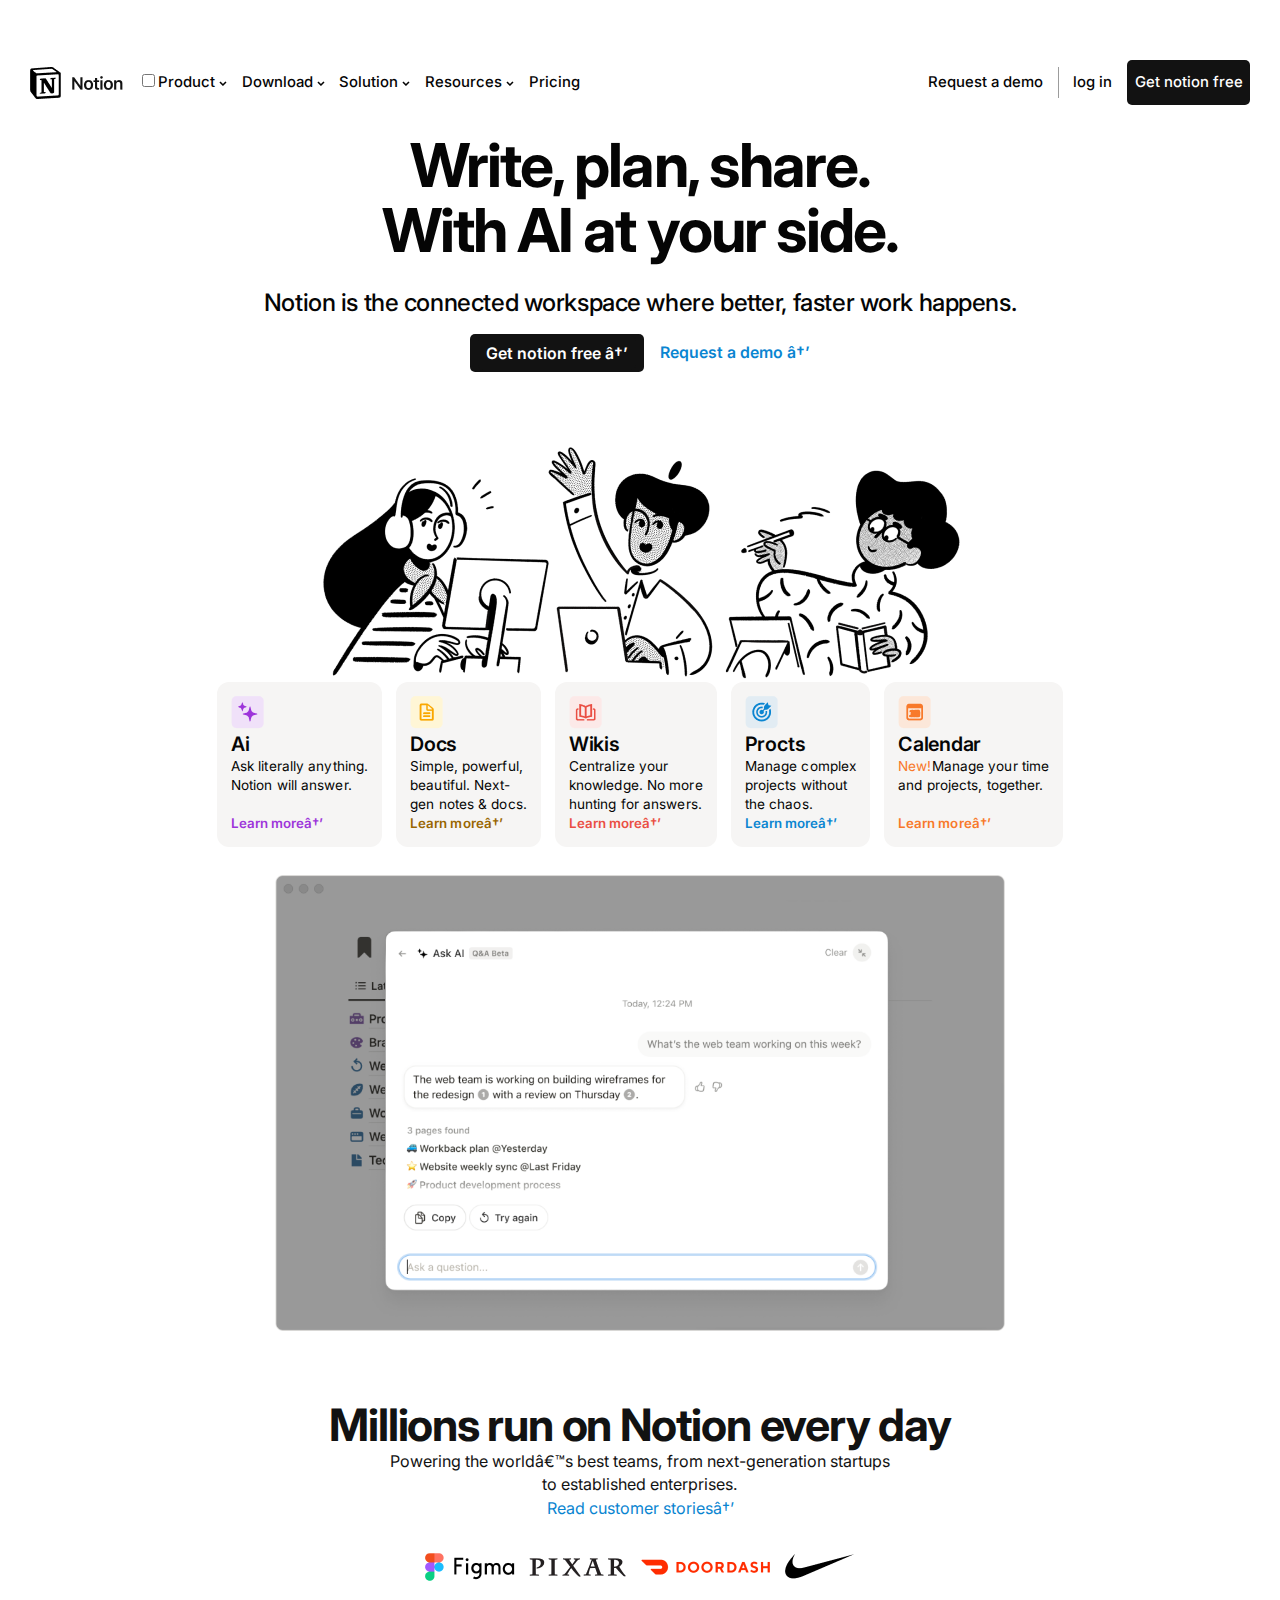
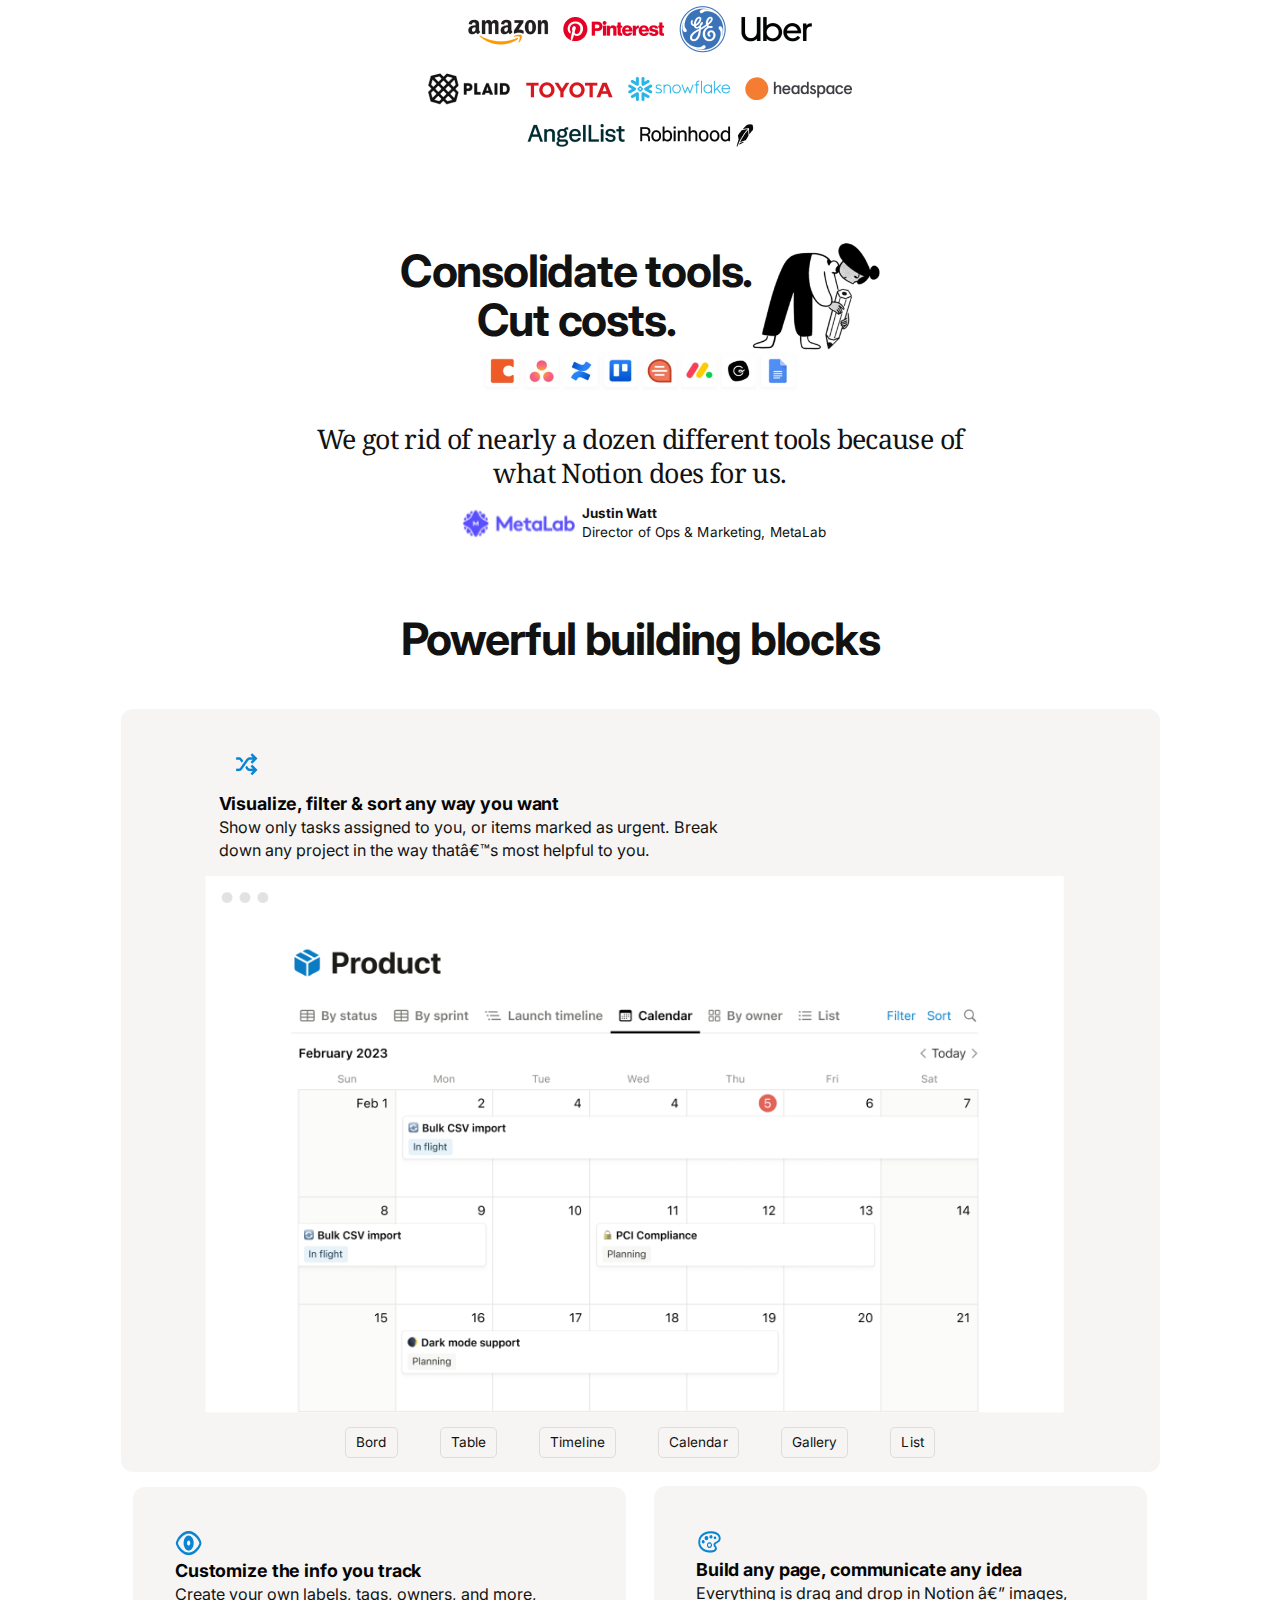
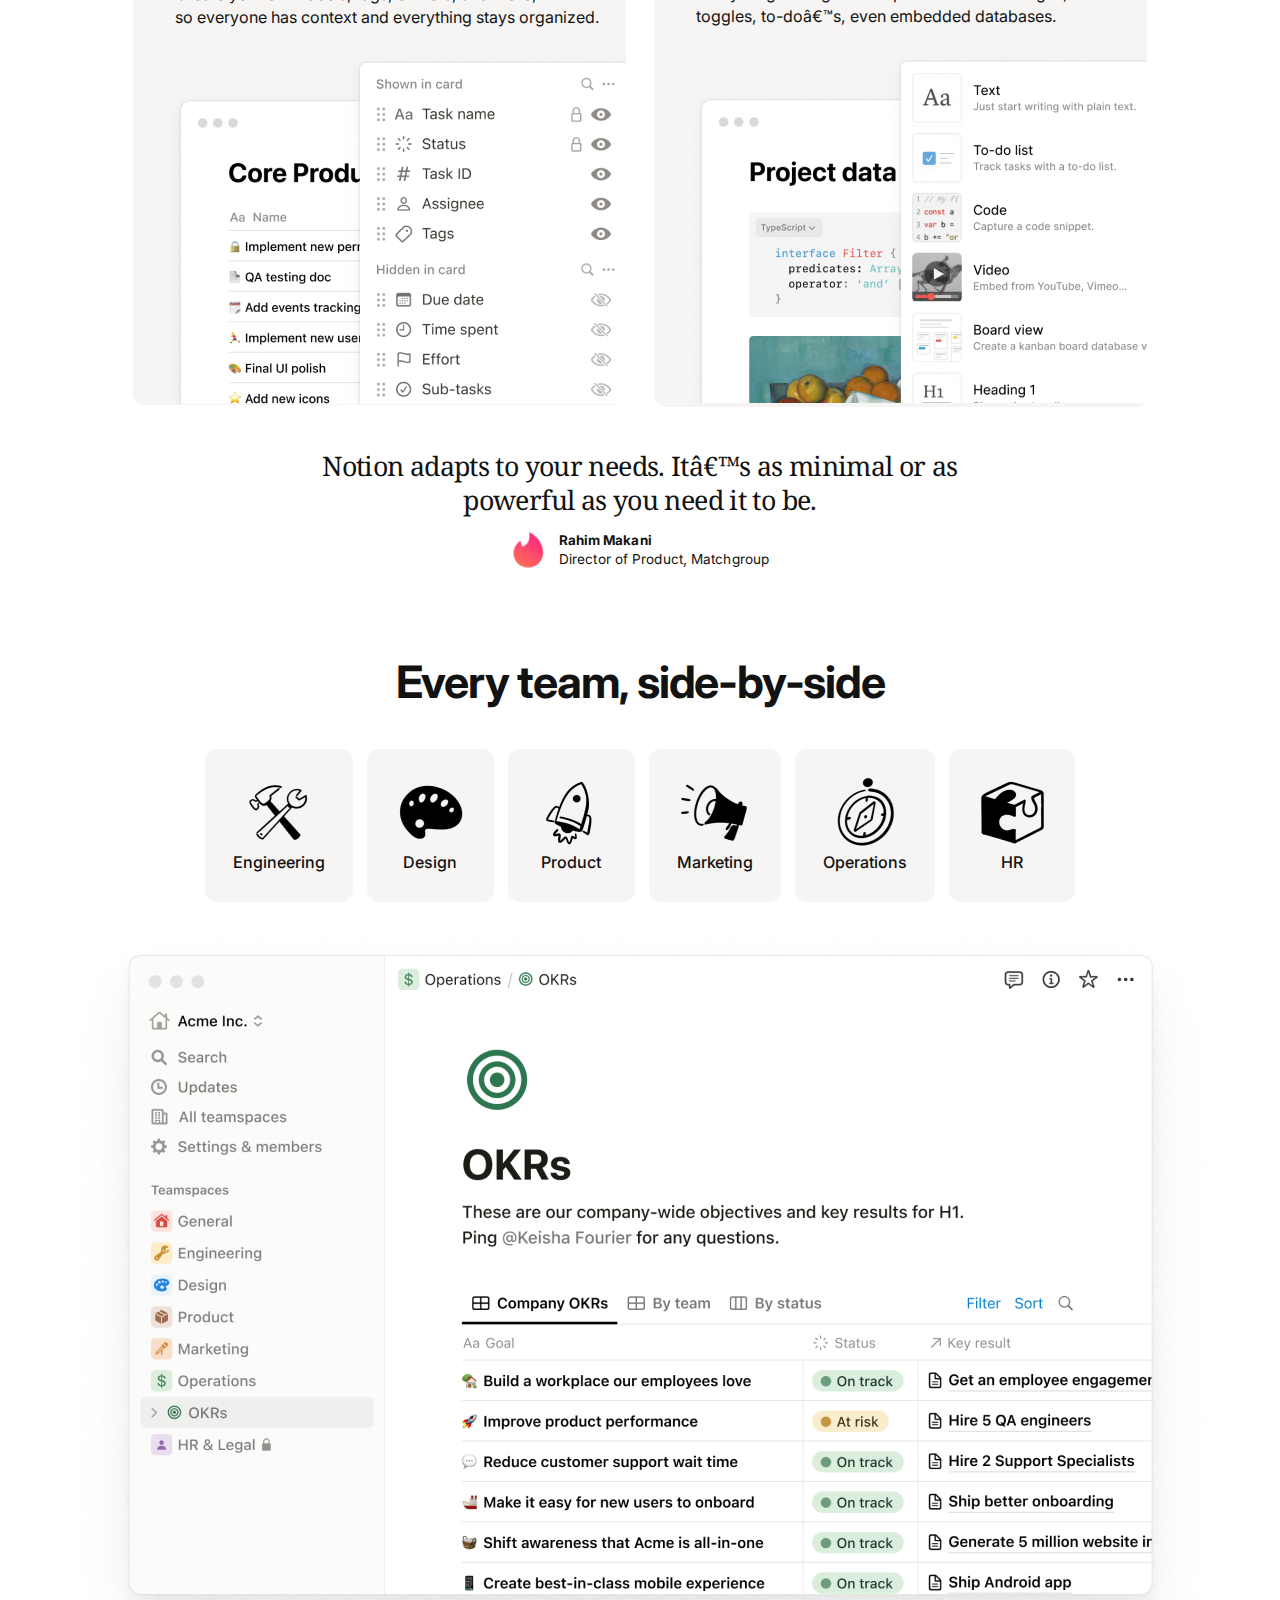
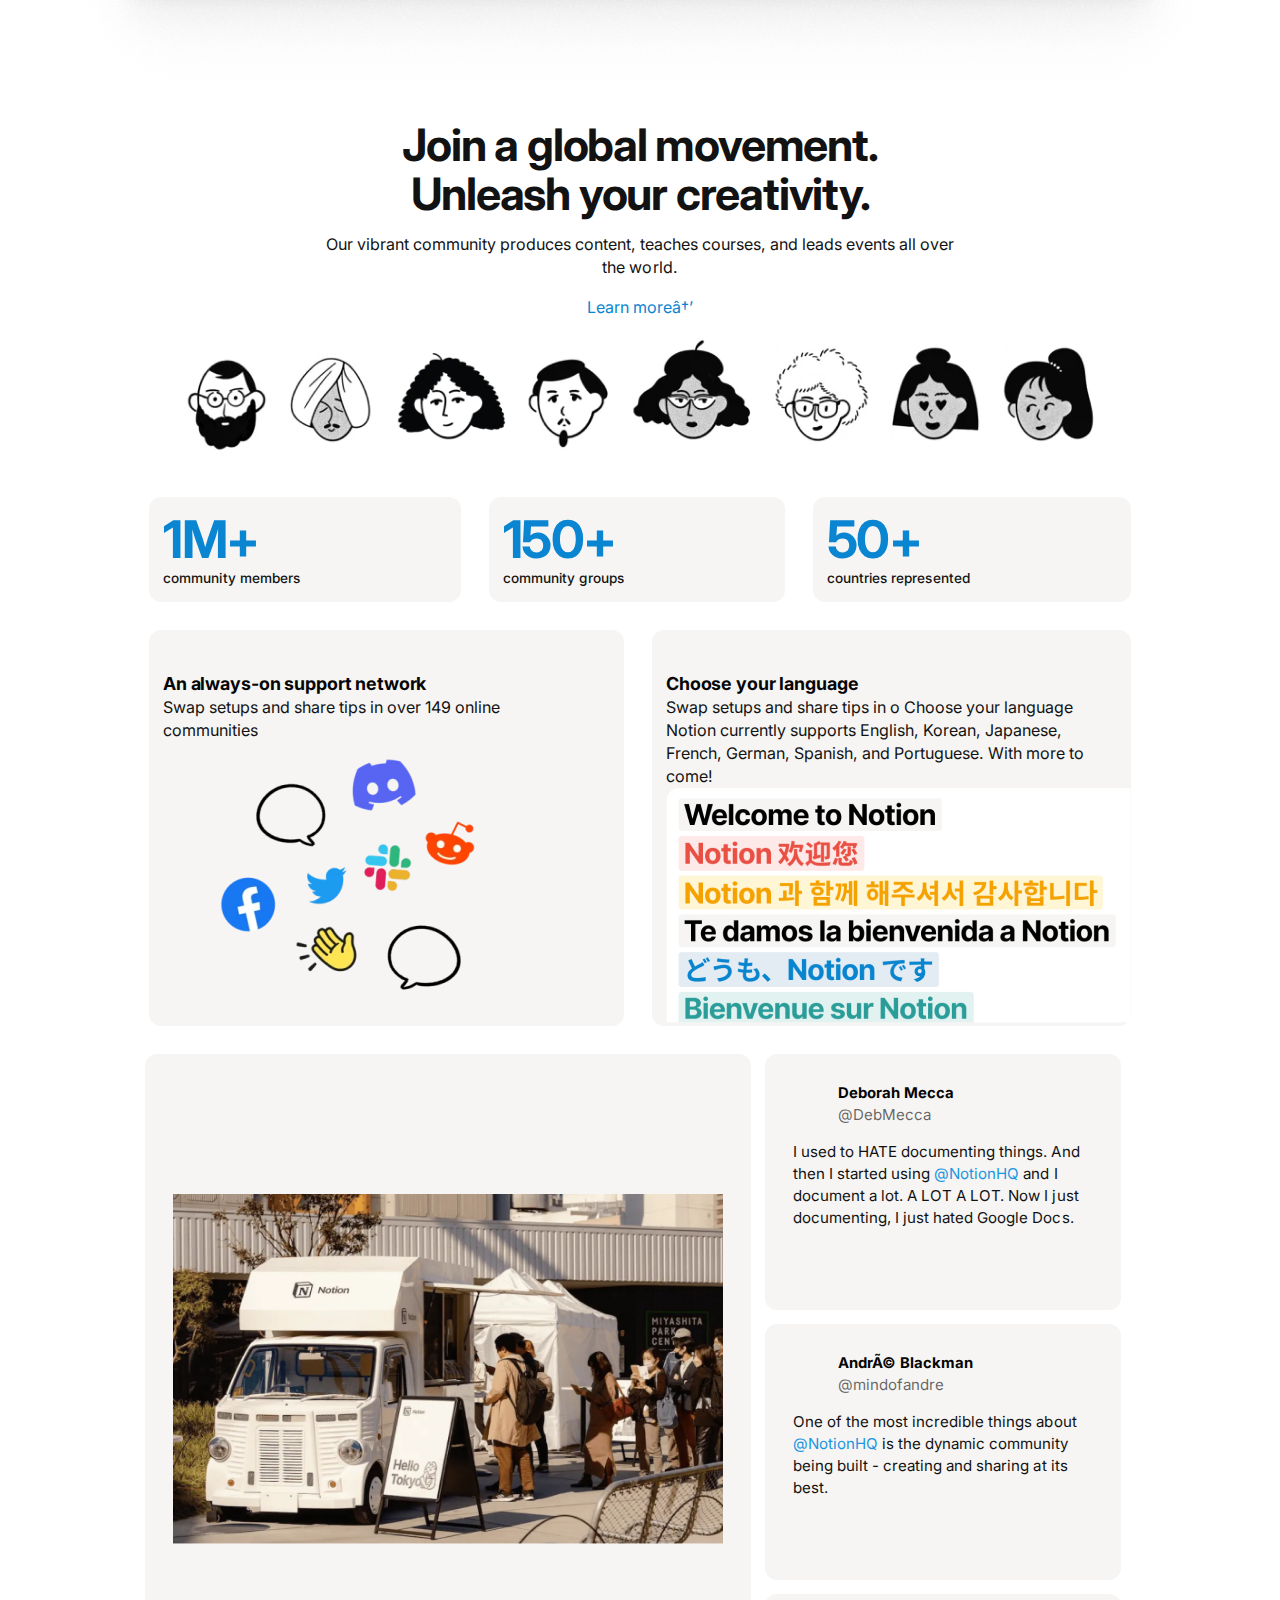
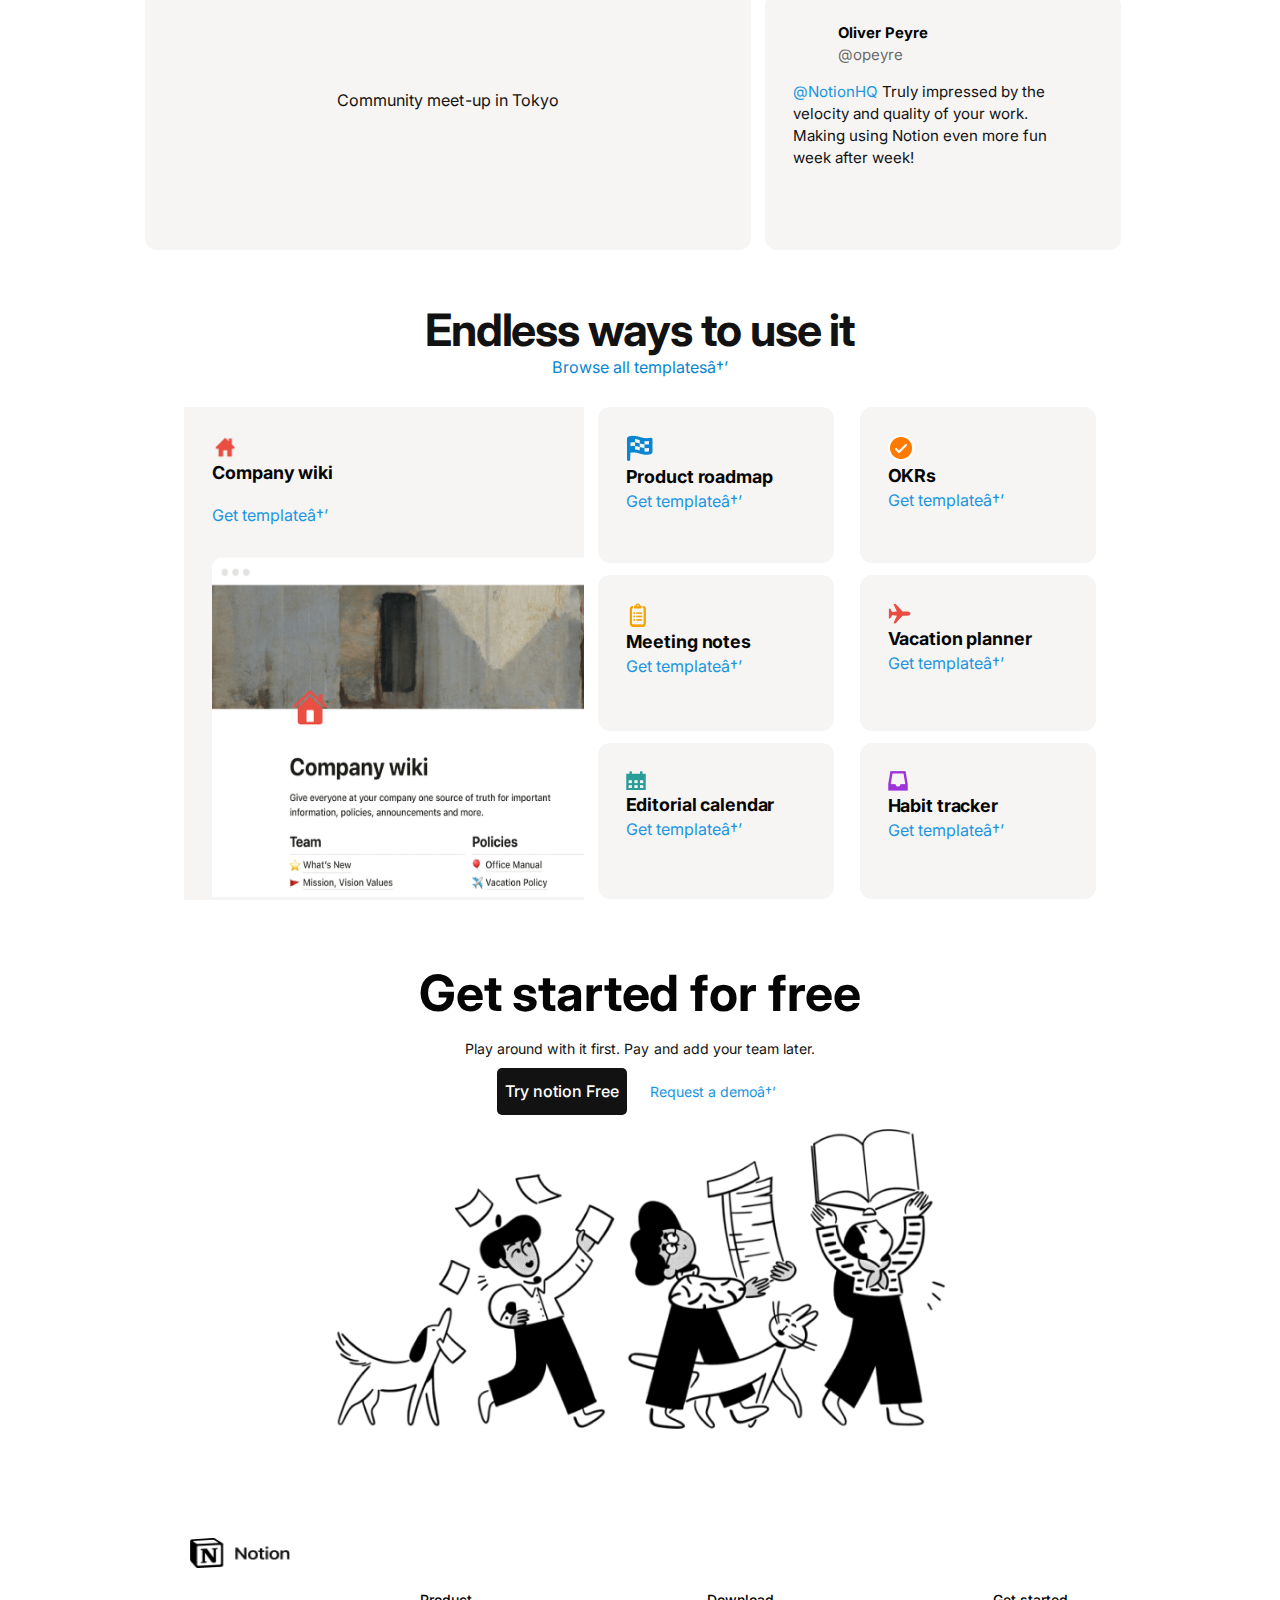
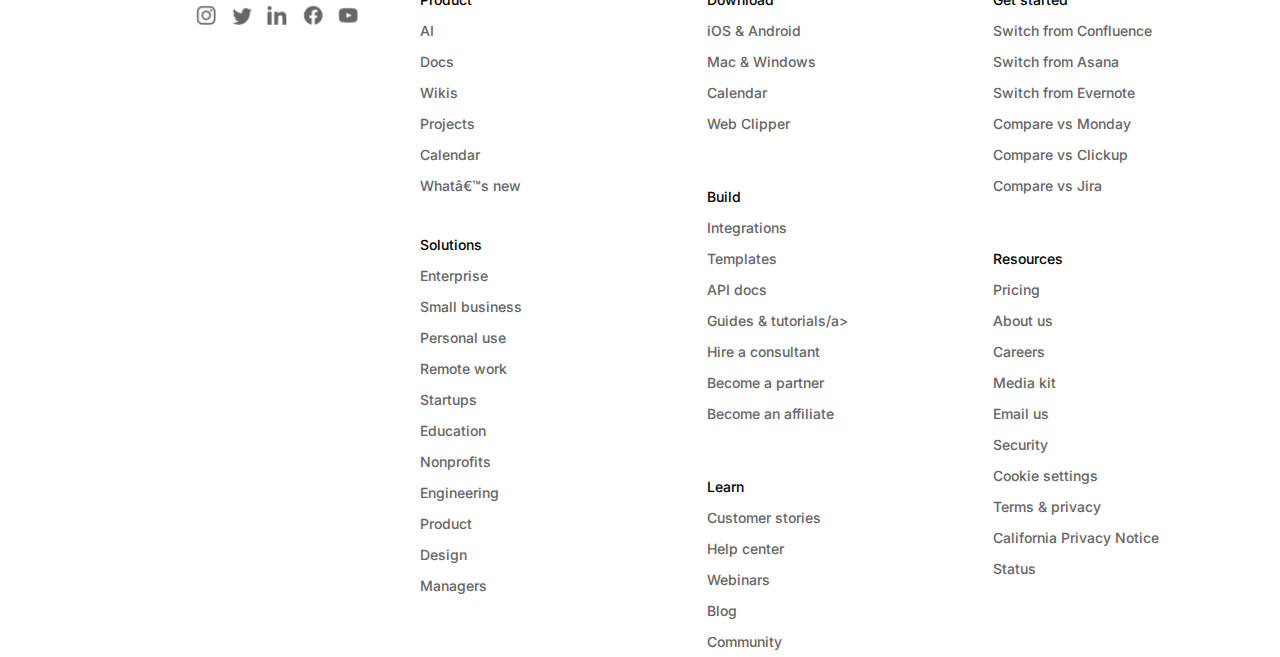
==== index.html @ aa4a4e2c "Add files via upload" ====
<!DOCTYPE html>
<html lang="br>
<head>
    <meta charset=" UTF-8">
<meta name="viewport" content="width=device-width, initial-scale=1.0">
<title>Document</title>
<link rel="stylesheet" href="estilo/reset.css">
<link rel="stylesheet" href="estilo/estilo.css">

</head>

<body>
    <header>
      
        
        <div class="headerSelecoesProdutos">
            <div class="headerSelecoesProdutos ">
                <img src="imagem/notion.png" alt="" srcset="">

               
                <div class="headerSelecoes">
                    
                    <p> <input type="checkbox" id="menu" class="container_botao">Product
                        <img src="imagem/Vector.png" alt="" srcset="">
                    </p>

                </div>
                <div class="headerSelecoes">
                    <p>Download
                        <img src="imagem/Vector.png" alt="" srcset="">
                    </p>
                </div>
                <div class="headerSelecoes">

                    <p>Solution <img src="imagem/Vector.png" alt="" srcset=""> </p>
                </div>
                <div class="headerSelecoes">
                    <p>Resources <img src="imagem/Vector.png" alt="" srcset=""></p>
                </div>
                <div class="headerSelecoes">
                    <p>Pricing</p>
                </div>
            </div>
            <div class="headerSelocoesDireitaSpace">
                <div class="headerSelocoesDireita request">
                    <p>Request a demo</p>
                </div>
                <div class="headerSelocoesDireita">
                    <p>log in</p>
                </div>
                <div class="headerSelocoesDireita getnotion">Get notion free</div>
            </div>
        </div>
    </header>
    <section class="textoBaixoHeader">
        <div class="textoNegrito">
            <h1> Write, plan, share. </h1>
            <h2>With AI at your side. </h2>
        </div>

        <div class="subtextotopo">
            <p>Notion is the connected workspace where better, faster work happens.</p>

        </div>
        <div class="textoInferiorTopo">
            <div>
                <h2 class="textoInferiorTopoGet"> <a href="#" style="text-decoration: none;"
                        class="textoInferiorTopoGet">Get notion free →</a></h2>
            </div>
            <div>
                <h2 class="textoInferiorTopoDemo"> <a href="#" class="textoInferiorTopoDemo"
                        style="text-decoration: none;">Request a demo →</a></h2>
            </div>
        </div>
    </section>


    <section class="sectionMeio">
        <section>
            <img src="imagem/pessoas.png" alt="" srcset="">
        </section>
        <section class="sectionMeioTextos">
            <section class="sectionMeioTextosEstilo">
                <img src="imagem/estrela.png" alt="">
                <h2 class="tituloMeio">Ai</h2>

                <p class="textoInternoMeio">Ask literally anything.</p>
                <p class="textoInternoMeio">Notion will answer.</p>
                <h3 class="leiaMaisMeio leiaMaisMeio1" style="color: #9D34DA;"> <a href="#"
                        style="text-decoration: none; color: #9D34DA;">Learn more→</h3></a>
            </section>



            <section class="sectionMeioTextosEstilo">
                <img src="imagem/document.png" alt="">
                <h2 class="tituloMeio">Docs</h2>

                <p class="textoInternoMeio">Simple, powerful,</p>
                <p class="textoInternoMeio">beautiful. Next-</p>
                <p class="textoInternoMeio">gen notes & docs.</p>
                <h3 class="leiaMaisMeio" style="color: #960; "><a href="#"
                        style="text-decoration: none; color: #960;">Learn more→</a>
            </section>

            <section class="sectionMeioTextosEstilo">
                <img src="imagem/livro.png" alt="">
                <h2 class="tituloMeio">Wikis</h2>
                <p class="textoInternoMeio">Centralize your</p>
                <p class="textoInternoMeio">knowledge. No more</p>
                <p class="textoInternoMeio">hunting for answers.</p>
                <h3 class="leiaMaisMeio" style="color: #EA4E43;"><a href="#"
                        style="text-decoration: none; color: #EA4E43;">Learn more→</h3></a>
            </section>
            <section class="sectionMeioTextosEstilo">
                <img src="imagem/alvo.png" alt="">
                <h2 class="tituloMeio">Procts</h2>
                <p class="textoInternoMeio">Manage complex</p>
                <p class="textoInternoMeio">projects without</p>
                <p class="textoInternoMeio">the chaos.</p>
                <h3 class="leiaMaisMeio" style="color:  #0A85D1;"><a href="#"
                        style="text-decoration: none; color: #0A85D1;">Learn more→</h3></a>
            </section>
            <section class="sectionMeioTextosEstilo">
                <img src="imagem/lembrete.png" alt="">
                <h2 class="tituloMeio">Calendar</h2>
                <p class="textoInternoMeio"><span class="ColortextoNew" ">New!</span>Manage your time</p>

                <p class=" textoInternoMeio">and projects, together.</p>
                <h3 class="leiaMaisMeio leiaMaisMeio1" style=" color: #F8792A;"><a href="#"
                        style="text-decoration: none; color: #F8792A;">Learn more→</h3></a>
            </section>
        </section>

        <img class="imagemResquet" src="imagem/imagemrequesttopo.png" alt="">
    </section>

    <section class="sectionMeioMiliosRun">
        <h2 class="sectionMeioMiliosRunTitulo">Millions run on Notion every day</h2>
        <p class="sectionMeioMiliosRunParagrafo">Powering the world’s best teams, from next-generation startups </p>
        <p class="sectionMeioMiliosRunParagrafo">to established enterprises.</p>
        <h3 class="sectionMeioMiliosRunSubTitulo"> <a href="#" class="sectionMeioMiliosRunSubTitulo"
                style="text-decoration: none;">Read customer stories→</a></h3>
    </section>

    <section class="marcasMeio">
        <div>
            <img src="imagem/figma.png" alt="">
        </div>
        <div>
            <img src="imagem/pixar.png" alt="" srcset="">
        </div>
        <div>
            <img src="imagem/doordash.png" alt="">
        </div>
        <div>
            <img src="imagem/nike.png" alt="">
        </div>
        <div>
            <img src="imagem/amazon.png" alt="">
        </div>
        <div>
            <img src="imagem/pinterest.png" alt="">
        </div>
        <div>
            <img src="imagem/seilaQMarcae.png" alt="">
        </div>
        <div>
            <img src="imagem/uber.png" alt="">
        </div>
        <div>
            <img src="imagem/plaid.png" alt="">
        </div>
        <div>
            <img src="imagem/toyota.png" alt="">
        </div>
        <div>
            <img src="imagem/snowflake.png" alt="">
        </div>
        <div>
            <img src="imagem/headspace.png" alt="">
        </div>
        <div>
            <img src="imagem/angell ist.png" alt="">
        </div>
        <div>
            <img src="imagem/robinhood.png" alt="">
        </div>

    </section>

    <section class="sectionMeioTexto">
        <div class="sectionMeioTextoTopico">
            <h2>Consolidate tools.</h2>
            <h2>Cut costs.</h2>
        </div>
        <img src="imagem/mulherlapis.png" style="width: 10%;" alt="">


    </section>

    <div class="ferramentasDeEdit">
        <img src="imagem/ferramentasDeEdit.png" style="width: 25%;" alt="">
    </div>
    <section class="ferramentasDeEditTexto">
        <div class="textoEdit">
            <h2>We got rid of nearly a dozen different tools because of </h2>
            <h2>what Notion does for us.</h2>
        </div>
        <div class="ferramentaImgText">
            <img src="imagem/metaLab.png" alt="">
            <div>
                <h2 class="textoEditBaixoTopico">Justin Watt</h2>
                <p class="textoEditBaixo">Director of Ops & Marketing, MetaLab</p>
            </div>
        </div>
    </section>


    <section class="powerBuild">
        <h2 class="topicoPowerBuild">Powerful building blocks</h2>

        <section class="powerBuildConteudo">
            <div class="alinharItem">
                <div class="powerBuildConteudoTopo">
                    <img src="imagem/Icon (1).png" alt="" class="imagemIco">
                    <h2 class="buildTopico">Visualize, filter & sort any way you want</h2>
                    <p class="buildTexto">Show only tasks assigned to you, or items marked as urgent. Break </p>
                    <p class="buildTexto">down any project in the way that’s most helpful to you.</p>
                </div>
                <img src="imagem/calendario.png " style="width: 90%;" class="calendarioBuild" alt="">
            </div>
            <div class="powerBuilditens">
                <p class="textoPower"> <a href="#" class="textoPower" style="text-decoration: none;border: none;">Bord
                </p></a>
                <p class="textoPower"> <a href="#" class="textoPower" style="text-decoration: none;border: none;">Table
                </p></a>
                <p class="textoPower"> <a href="#" class="textoPower"
                        style="text-decoration: none;border: none;">Timeline</p></a>
                <p class="textoPower"><a href="#" class="textoPower"
                        style="text-decoration: none;border: none;">Calendar</p></a>
                <p class="textoPower"> <a href="#" class="textoPower"
                        style="text-decoration: none;border: none;">Gallery</p></a>
                <p class="textoPower"> <a href="#" class="textoPower" style="text-decoration: none; border: none;">List
                </p></a>
            </div>
        </section>

    </section>


    <section class="sectionCustomizer">
        <section class="sectionCustomizer1">
            <div class="sectionCustomizerImagemTexto">
                <img src="imagem/Icon (2).png" alt="">
                <h2 class="tituloSectionCustomizer">Customize the info you track</h2>
                <p class="textoSectionCustomizer">Create your own labels, tags, owners, and more,</p>
                <p class="textoSectionCustomizer">so everyone has context and everything stays organized.</p>
            </div>
            <img src="imagem/coreProduct.png" alt="" class="imagemSectionCustomizer1">
        </section>
        <section class="sectionCustomizer2">
            <div class="sectionCustomizerImagemTexto">
                <img src="imagem/Icon (3).png" alt="">
                <h2 class="tituloSectionCustomizer">Build any page, communicate any idea</h2>
                <p class="textoSectionCustomizer">Everything is drag and drop in Notion — images,</p>
                <p class="textoSectionCustomizer"> toggles, to-do’s, even embedded databases.</p>
            </div>
            <img src="imagem/productV.png" alt="" class="imagemSectionCustomizer2">
        </section>
    </section>

    <section class="sectionCustomizerBottom">
        <div class="sectionCustomizerBottomText">
            <h2 class="sectionCustomizerBottomTitulo">Notion adapts to your needs. It’s as minimal or as </h2>
            <h2 class="sectionCustomizerBottomTitulo">powerful as you need it to be.</h2>
        </div>

        <div class="sectionCustomizerBottomImage">
            <img src="imagem/foguinho.png" alt="">
            <div>
                <h2 class="sectionCustomizerBottomTitulo2">Rahim Makani</h2>
                <p class="sectionCustomizerBottomTexto2">Director of Product, Matchgroup</p>
            </div>
        </div>
    </section>

    <section>
        <div class="ferramentasTitulo">
            <p>Every team, side-by-side</p>
        </div>
        <section class="ferramentas">
            <section class="ferramentasSections"> <img src="imagem/ferramenta.png" alt="">
                <p class="ferramentaTexto">Engineering</p>
            </section>
            <section class="ferramentasSections"> <img src="imagem/pintura.png" alt="">
                <p class="ferramentaTexto">Design</p>
            </section>
            <section class="ferramentasSections"><img src="imagem/foguete.png" alt="">
                <p class="ferramentaTexto">Product</p>
            </section>
            <section class="ferramentasSections"> <img src="imagem/megafone.png" alt="">
                <p class="ferramentaTexto">Marketing</p>
            </section>
            <section class="ferramentasSections"><img src="imagem/bulssola.png" alt="">
                <p class="ferramentaTexto">Operations</p>
            </section>
            <section class="ferramentasSections"><img src="imagem/cuboMagico.png" alt="">
                <p class="ferramentaTexto">HR</p>
            </section>
        </section>
        <section class="ferramentasSectionsImagePrint">
            <img src="imagem/printImage.png" alt="">
        </section>

    </section>
    <section class="ferramentaBottom">
        <div class="ferramentaBottomTitulos">
            <h2 class="ferramentaBottomTitulo">Join a global movement. </h2>
            <h2 class="ferramentaBottomTitulo">Unleash your creativity.</h2>
        </div>
        <div class="ferramentoBottomSeparadorTexto">
            <p class="ferramentaBottomTexto">Our vibrant community produces content, teaches courses, and leads events
                all over</p>
            <p class="ferramentaBottomTexto">the world.</p>
        </div>
        <h3 class="ferramentaBottomTitulo2"><a href="#" style="text-decoration: none; color: #0A85D1;">Learn more→</a>
        </h3>
    </section>

    <section class="sectionValores">
        <div><img src="imagem/rostosPessoas.png" alt=""></div>
        <section class="valoresSectionValores">
            <section class="escritaValoresTop">
                <h2 class="titulosValores">1M+</h2>
                <p class="textoValores">community members</p>
            </section>
            <section class="escritaValoresTop">
                <h2 class="titulosValores">150+</h2>
                <p class="textoValores">community groups</p>
            </section>
            <section class="escritaValoresTop">
                <h2 class="titulosValores">50+</h2>
                <p class="textoValores">countries represented</p>
            </section>
        </section>


        <section class="sectionRedesSociais">
            <section class="sectionRedesSociais1">
                <h2 class="sectionRedesSociasTitulo">An always-on support network</h2>
                <p class="sectionRedesSociasTexto">Swap setups and share tips in over 149 online</p>
                <p class="sectionRedesSociasTexto">communities</p>
                <img class="imagemRedeSocial" src="imagem/redeSociais.png" alt="">
            </section>
            <section class="sectionRedesSociais1">
                <h2 class="sectionRedesSociasTitulo">Choose your language</h2>
                <p class="sectionRedesSociasTexto">Swap setups and share tips in o Choose your language</p>
                <p class="sectionRedesSociasTexto">Notion currently supports English, Korean, Japanese, </p>
                <p class="sectionRedesSociasTexto">French, German, Spanish, and Portuguese. With more to</p>
                <p class="sectionRedesSociasTexto">come!</p>
                <img src="imagem/linguagensTradutor.png" alt="">
            </section>
        </section>

        <section class="sectionComPessoasEstilo">
            <section class="sectionComPessoasImagem">
                <img src="imagem/carroComPessoas.png" alt="" style="width: 550px; height: 350px;">
                <p class="sectionComPessoasTextoDescritivo">Community meet-up in Tokyo</p>
            </section>

            <div>
                <section class="sectionComPessoasTextos">
                    <div class="pessoasLink">
                        <h2 class="sectionComPessoasTitulos">Deborah Mecca</h2>
                        <p class="sectionComPessoasTextos3">@DebMecca</p>
                        <div>
                            <p class="sectionComPessoasConteudo">I used to HATE documenting things. And </p>
                            <p class="sectionComPessoasConteudo">then I started using <span><a href="#"
                                        style="text-decoration: none; color: #1B95E0;">@NotionHQ</a></span> and I</p>
                            <p class="sectionComPessoasConteudo">document a lot. A LOT A LOT. Now I just </p>
                            <p class="sectionComPessoasConteudo">documenting, I just hated Google Docs.</p>
                        </div>
                    </div>
                </section>

                <section class="sectionComPessoasTextos">
                    <div class="pessoasLink">
                        <h2 class="sectionComPessoasTitulos">André Blackman</h2>
                        <p class="sectionComPessoasTextos3">@mindofandre</p>
                        <div>
                            <p class="sectionComPessoasConteudo">One of the most incredible things about </p>
                            <p class="sectionComPessoasConteudo"><span><a href="#"
                                        style="text-decoration: none; color: #1B95E0;">@NotionHQ</a></span> is the
                                dynamic community</p>
                            <p class="sectionComPessoasConteudo">being built - creating and sharing at its </p>
                            <p class="sectionComPessoasConteudo">best.</p>
                        </div>
                    </div>
                </section>

                <section class="sectionComPessoasTextos textoOpeyere">
                    <div class="pessoasLink">
                        <h2 class="sectionComPessoasTitulos">Oliver Peyre</h2>
                        <p class="sectionComPessoasTextos3">@opeyre</p>
                        <div>
                            <p class="sectionComPessoasConteudo"> <span><a href="#"
                                        style="text-decoration: none; color: #1B95E0;">@NotionHQ</span></a> Truly
                                impressed by the</p>
                            <p class="sectionComPessoasConteudo">velocity and quality of your work.</p>
                            <p class="sectionComPessoasConteudo">Making using Notion even more fun </p>
                            <p class="sectionComPessoasConteudo">week after week!</p>
                        </div>
                    </div>
                </section>
            </div>
        </section>
    </section>

    <section class="sectionMor">
        <section class="seccoesAcabando1">
            <div>
                <h2 class="tituloSecao">Endless ways to use it</h2>
            </div>
            <div>
                <p class="pragrafosecao">Browse all templates→</p>
            </div>

        </section>
        <section class="seccoesAcabando2">

            <section class="estilizar">
                <div class="secoesAcabandoConteudo1">
                    <div class="colocarNoComeco">
                        <img src="imagem/casaicon.png" style="width: 26px;" alt="">

                        <h2 class="colocarNoComeco tituloColocarNocomeco"> Company wiki</h2>
                        <p class="colocarNoComeco textoColocarNocomeco"> <a href="#"
                                style="text-decoration: none; color: #1B95E0;">Get template→</a></p>
                    </div>
                    <img src="imagem/imagemcompanywiki.png" alt="" style="width:371.19px;height: 340.19px;;">
                </div>
            </section>
            <section class="grid2">
                <div class="griTemplat1">
                    <div>
                        <section class="sectionDeEstilo">
                            <img src="imagem/largadaicon.png" alt="">
                            <h2 class="classeTituloAcabou">Product roadmap</h2>
                            <p class="colocarNoComeco textoColocarNocomeco"> <a href="#"
                                    style="text-decoration: none; color: #1B95E0;">Get template→</a></p>
                        </section>
                    </div>


                    <section class="sectionDeEstilo">
                        <div>
                            <img src="imagem/correto.png" alt="">
                            <h2 class="classeTituloAcabou">OKRs</h2>
                            <p class="colocarNoComeco textoColocarNocomeco"> <a href="#"
                                    style="text-decoration: none; color: #1B95E0;">Get template→</a></p>
                        </div>
                    </section>

                    <section class="sectionDeEstilo">
                        <div>
                            <img src="imagem/prancheta.png" alt="">
                            <h2 class="classeTituloAcabou">Meeting notes</h2>
                            <p class="colocarNoComeco textoColocarNocomeco"> <a href="#"
                                    style="text-decoration: none; color: #1B95E0;">Get template→</a></p>
                        </div>
                    </section>
                    <section class="sectionDeEstilo">
                        <div>
                            <img src="imagem/avisao.png" alt="">
                            <h2 class="classeTituloAcabou">Vacation planner</h2>
                            <p class="colocarNoComeco textoColocarNocomeco"> <a href="#"
                                    style="text-decoration: none; color: #1B95E0;">Get template→</a></p>
                        </div>
                    </section>
                </div>

                <div class="griTemplat2">

                    <section class="sectionDeEstilo">
                        <div>
                            <img src="imagem/calendariopequeno.png" alt="">
                            <h2 class="classeTituloAcabou">Editorial calendar</h2>
                            <p class="colocarNoComeco textoColocarNocomeco"> <a href="#"
                                    style="text-decoration: none; color: #1B95E0;">Get template→</a></p>
                        </div>
                    </section>
                    <section class="sectionDeEstilo">
                        <div>
                            <img src="imagem/caixa.png" alt="">
                            <h2 class="classeTituloAcabou">Habit tracker</h2>
                            <p class="colocarNoComeco textoColocarNocomeco"> <a href="#"
                                    style="text-decoration: none; color: #1B95E0;">Get template→</a></p>
                        </div>
                    </section>
                </div>


            </section>
        </section>
    </section>
    <section class="sectionPreFooter">
        <div>
            <h2 class="sectionPreFooterTitulo">Get started for free</h2>
            <P class="sectionPreFooterTexto">Play around with it first. Pay and add your team later.</P>

            <div class="sectionPreFooterBotoes">
                <div class="headerSelocoesDireita getnotion prefooter"><a href="#"
                        style="text-decoration: none; color: white;">Try notion Free</a></div>
                <p><a href="#" style="text-decoration: none; color: #1B95E0;" class="sectionPreFooterTexto">Request a
                        demo→</a></p>
            </div>
            <div>
                <img src="imagem/pessoasLivros.png" alt="" style="height: 300px;" class="imagemPreFooter">
            </div>
        </div>

    </section>





    <footer class="rodape">

        <div class="displayFlexRodape">

            <img src="imagem/notion.png" alt="" style="width: 100px; height: 30px; margin-bottom: 2em;">
            <div>
                <img src="imagem/instagran.png" alt="" style="width: 32px; height: 32px;">
                <img src="imagem/twitter.png" alt="" style="width: 32px; height: 32px;">
                <img src="imagem/linkedin.png" alt="" style="width: 32px; height: 32px;">
                <img src="imagem/facebook.png" alt="" style="width: 32px; height: 32px;">
                <img src="imagem/youtube.png" alt="" style="width: 32px; height: 32px;">
            </div>
        </div>
        <div class="gridzada">
            <div class="container_rodape">
                <ul class="lista_rodape">
                    <li class="lista_rodape_titulo">Product</li>

                    <li class="lista_rodape_item">

                        <a href="#" class="lista_rodape_link">AI</a>
                    </li>

                    <li class="lista_rodape_item">

                        <a href="#" class="lista_rodape_link">Docs</a>
                    </li>
                    <li class="lista_rodape_item">

                        <a href="#" class="lista_rodape_link">Wikis</a>
                    </li>
                    <li class="lista_rodape_item">

                        <a href="#" class="lista_rodape_link">Projects</a>
                    </li>
                    <li class="lista_rodape_item">

                        <a href="#" class="lista_rodape_link">Calendar</a>
                    </li>
                    <li class="lista_rodape_item">

                        <a href="#" class="lista_rodape_link">What’s new</a>
                    </li>

                    <ul class="lista_rodape">
                        <br><br>
                        <li class="lista_rodape_titulo">Solutions</li>

                        <li class="lista_rodape_item">

                            <a href="#" class="lista_rodape_link">Enterprise</a>
                        </li>

                        <li class="lista_rodape_item">

                            <a href="#" class="lista_rodape_link">Small business</a>
                        </li>


                        <li class="lista_rodape_item">

                            <a href="#" class="lista_rodape_link">Personal use </a>
                        </li>

                        <li class="lista_rodape_item">

                            <a href="#" class="lista_rodape_link">Remote work</a>
                        </li>
                        <li class="lista_rodape_item">

                            <a href="#" class="lista_rodape_link">Startups</a>
                        </li>

                        <li class="lista_rodape_item">

                            <a href="#" class="lista_rodape_link">Education</a>
                        </li>

                        <li class="lista_rodape_item">

                            <a href="#" class="lista_rodape_link">Nonprofits</a>
                        </li>
                        <li class="lista_rodape_item">

                            <a href="#" class="lista_rodape_link">Engineering</a>
                        </li>
                        <li class="lista_rodape_item">

                            <a href="#" class="lista_rodape_link">Product</a>
                        </li>
                        <li class="lista_rodape_item">

                            <a href="#" class="lista_rodape_link">Design</a>
                        </li>
                        <li class="lista_rodape_item">

                            <a href="#" class="lista_rodape_link">Managers</a>
                        </li>


                    </ul>
                </ul>
            </div>



            <div class="container_rodape">
                <ul class="lista_rodape">
                    <li class="lista_rodape_titulo">Download</li>

                    <li class="lista_rodape_item">

                        <a href="#" class="lista_rodape_link">iOS & Android</a>
                    </li>
                    <li class="lista_rodape_item">

                        <a href="#" class="lista_rodape_link">Mac & Windows</a>
                    </li>

                    <li class="lista_rodape_item">

                        <a href="#" class="lista_rodape_link">Calendar</a>
                    </li>
                    <li class="lista_rodape_item">

                        <a href="#" class="lista_rodape_link">Web Clipper</a>
                    </li>
                    <ul class="lista_rodape">
                        <br><br><br>
                        <li class="lista_rodape_titulo">Build</li>

                        <li class="lista_rodape_item">

                            <a href="#" class="lista_rodape_link">Integrations</a>
                        </li>

                        <li class="lista_rodape_item">

                            <a href="#" class="lista_rodape_link">Templates</a>
                        </li>


                        <li class="lista_rodape_item">

                            <a href="#" class="lista_rodape_link">API docs </a>
                        </li>

                        <li class="lista_rodape_item">

                            <a href="#" class="lista_rodape_link">Guides & tutorials/a>
                        </li>
                        <li class="lista_rodape_item">

                            <a href="#" class="lista_rodape_link">Hire a consultant</a>
                        </li>

                        <li class="lista_rodape_item">

                            <a href="#" class="lista_rodape_link">Become a partner</a>
                        </li>

                        <li class="lista_rodape_item">

                            <a href="#" class="lista_rodape_link">Become an affiliate</a>
                        </li>
                        <br><br><br>
                        <ul class="lista_rodape">
                            <li class="lista_rodape_titulo">Learn</li>

                            <li class="lista_rodape_item">

                                <a href="#" class="lista_rodape_link">Customer stories</a>
                            </li>

                            <li class="lista_rodape_item">

                                <a href="#" class="lista_rodape_link">Help center</a>
                            </li>

                            <li class="lista_rodape_item">

                                <a href="#" class="lista_rodape_link">Webinars</a>
                            </li>
                            <li class="lista_rodape_item">

                                <a href="#" class="lista_rodape_link">Blog</a>
                            </li>

                            <li class="lista_rodape_item">

                                <a href="#" class="lista_rodape_link">Community</a>
                            </li>

                        </ul>


                    </ul>

                </ul>
            </div>


            <div class="container_rodape">
                <ul class="lista_rodape">
                    <li class="lista_rodape_titulo">Get started</li>

                    <li class="lista_rodape_item">

                        <a href="#" class="lista_rodape_link">Switch from Confluence</a>
                    </li>

                    <li class="lista_rodape_item">

                        <a href="#" class="lista_rodape_link">Switch from Asana</a>
                    </li>


                    <li class="lista_rodape_item">

                        <a href="#" class="lista_rodape_link">Switch from Evernote </a>
                    </li>

                    <li class="lista_rodape_item">

                        <a href="#" class="lista_rodape_link">Compare vs Monday</a>
                    </li>
                    <li class="lista_rodape_item">

                        <a href="#" class="lista_rodape_link">Compare vs Clickup</a>
                    </li>

                    <li class="lista_rodape_item">

                        <a href="#" class="lista_rodape_link">Compare vs Jira</a>
                    </li>

<br><br><br>
                    <ul>
                        <li class="lista_rodape_titulo">Resources</li>

                        <li class="lista_rodape_item">

                            <a href="#" class="lista_rodape_link">Pricing</a>
                        </li>

                        <li class="lista_rodape_item">

                            <a href="#" class="lista_rodape_link">About us</a>
                        </li>


                        <li class="lista_rodape_item">

                            <a href="#" class="lista_rodape_link">Careers</a>
                        </li>

                        <li class="lista_rodape_item">

                            <a href="#" class="lista_rodape_link">Media kit</a>
                        </li>
                        <li class="lista_rodape_item">

                            <a href="#" class="lista_rodape_link">Email us</a>
                        </li>

                        <li class="lista_rodape_item">

                            <a href="#" class="lista_rodape_link">Security</a>
                        </li>
                        <li class="lista_rodape_item">

                            <a href="#" class="lista_rodape_link">Cookie settings</a>
                        </li>
                        <li class="lista_rodape_item">

                            <a href="#" class="lista_rodape_link">Terms & privacy</a>
                        </li>
                        <li class="lista_rodape_item">

                            <a href="#" class="lista_rodape_link">California Privacy Notice</a>
                        </li>
                        <li class="lista_rodape_item">

                            <a href="#" class="lista_rodape_link">Status</a>
                        </li>
                    </ul>


                </ul>
            </div>

            <div class="container_rodape">

            </div>


            <div class="container_rodape">







            </div>







    </footer>




</body>

</html>
---- estilo/estilo.css ----
@import url(header.css);
@import url(sectionTopo.css);
@import url(sectionMeio.css);
@import url(sectionMeio2.css);
@import url(sectionMarcasMeio.css);
@import url(SectionFerramentasMeio.css);
@import url(sectionPowebuild.css);
@import url(sectionCustomizer.css);
@import url(Ferramentas.css);
@import url(sectionValores.css);
@import url(sectionComPessoas.css);
@import url(seccoesAcabando.css);
@import url(sectionPreFooter.css);
@import url(footer.css);
body{
    font-family: --font-family-inter;
    font-size: 14px;
}
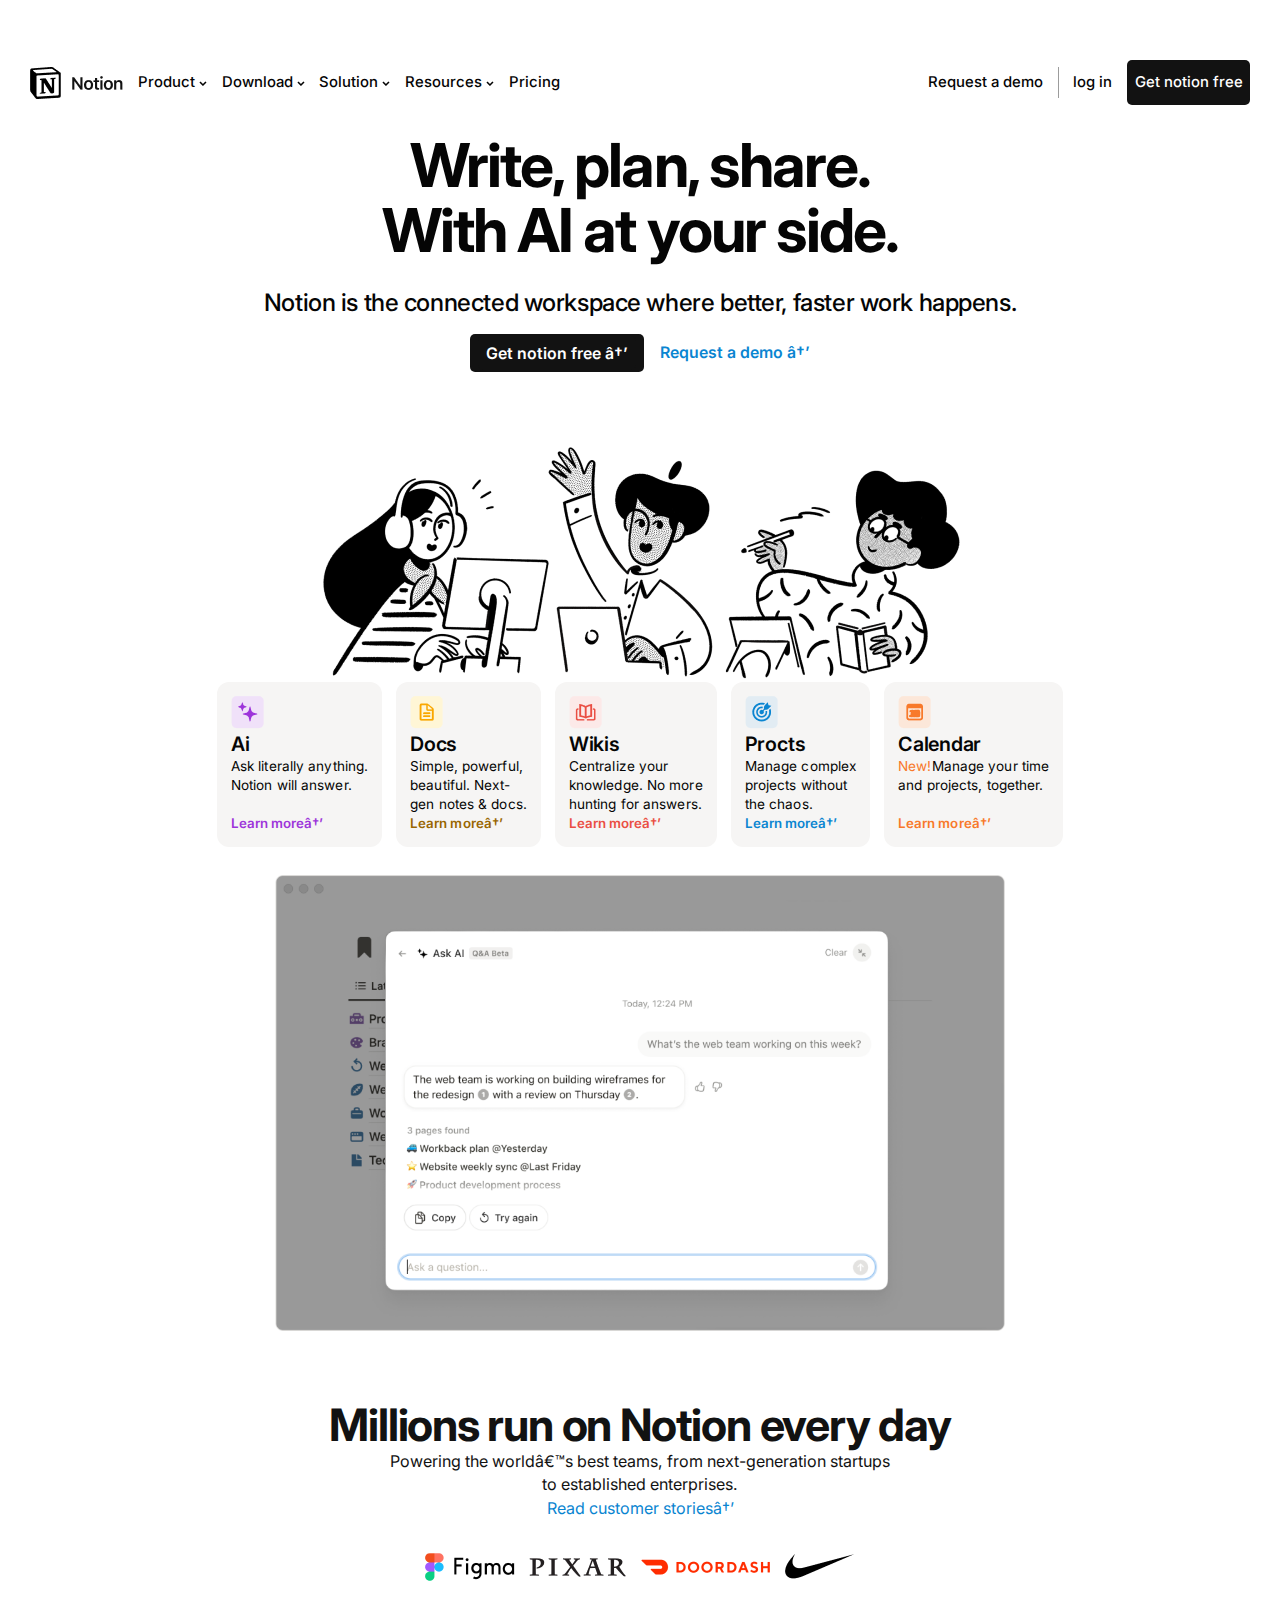
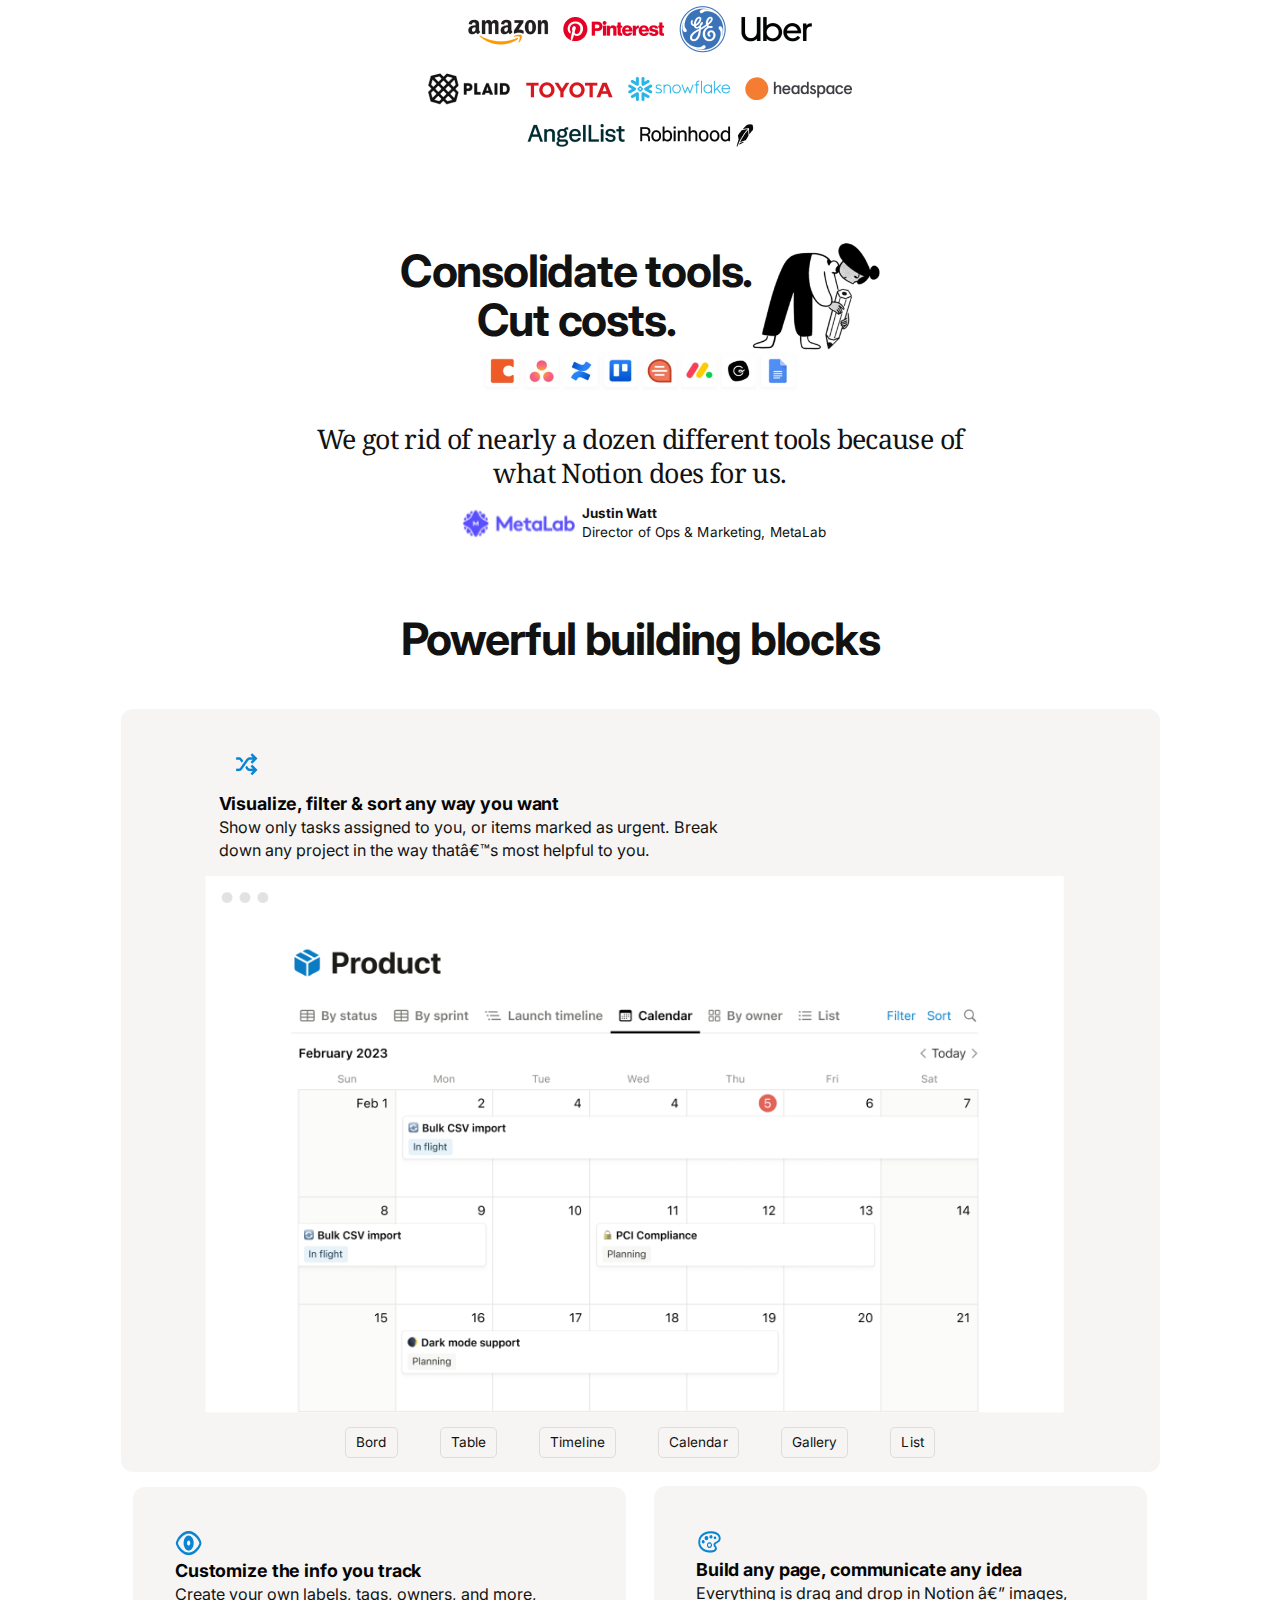
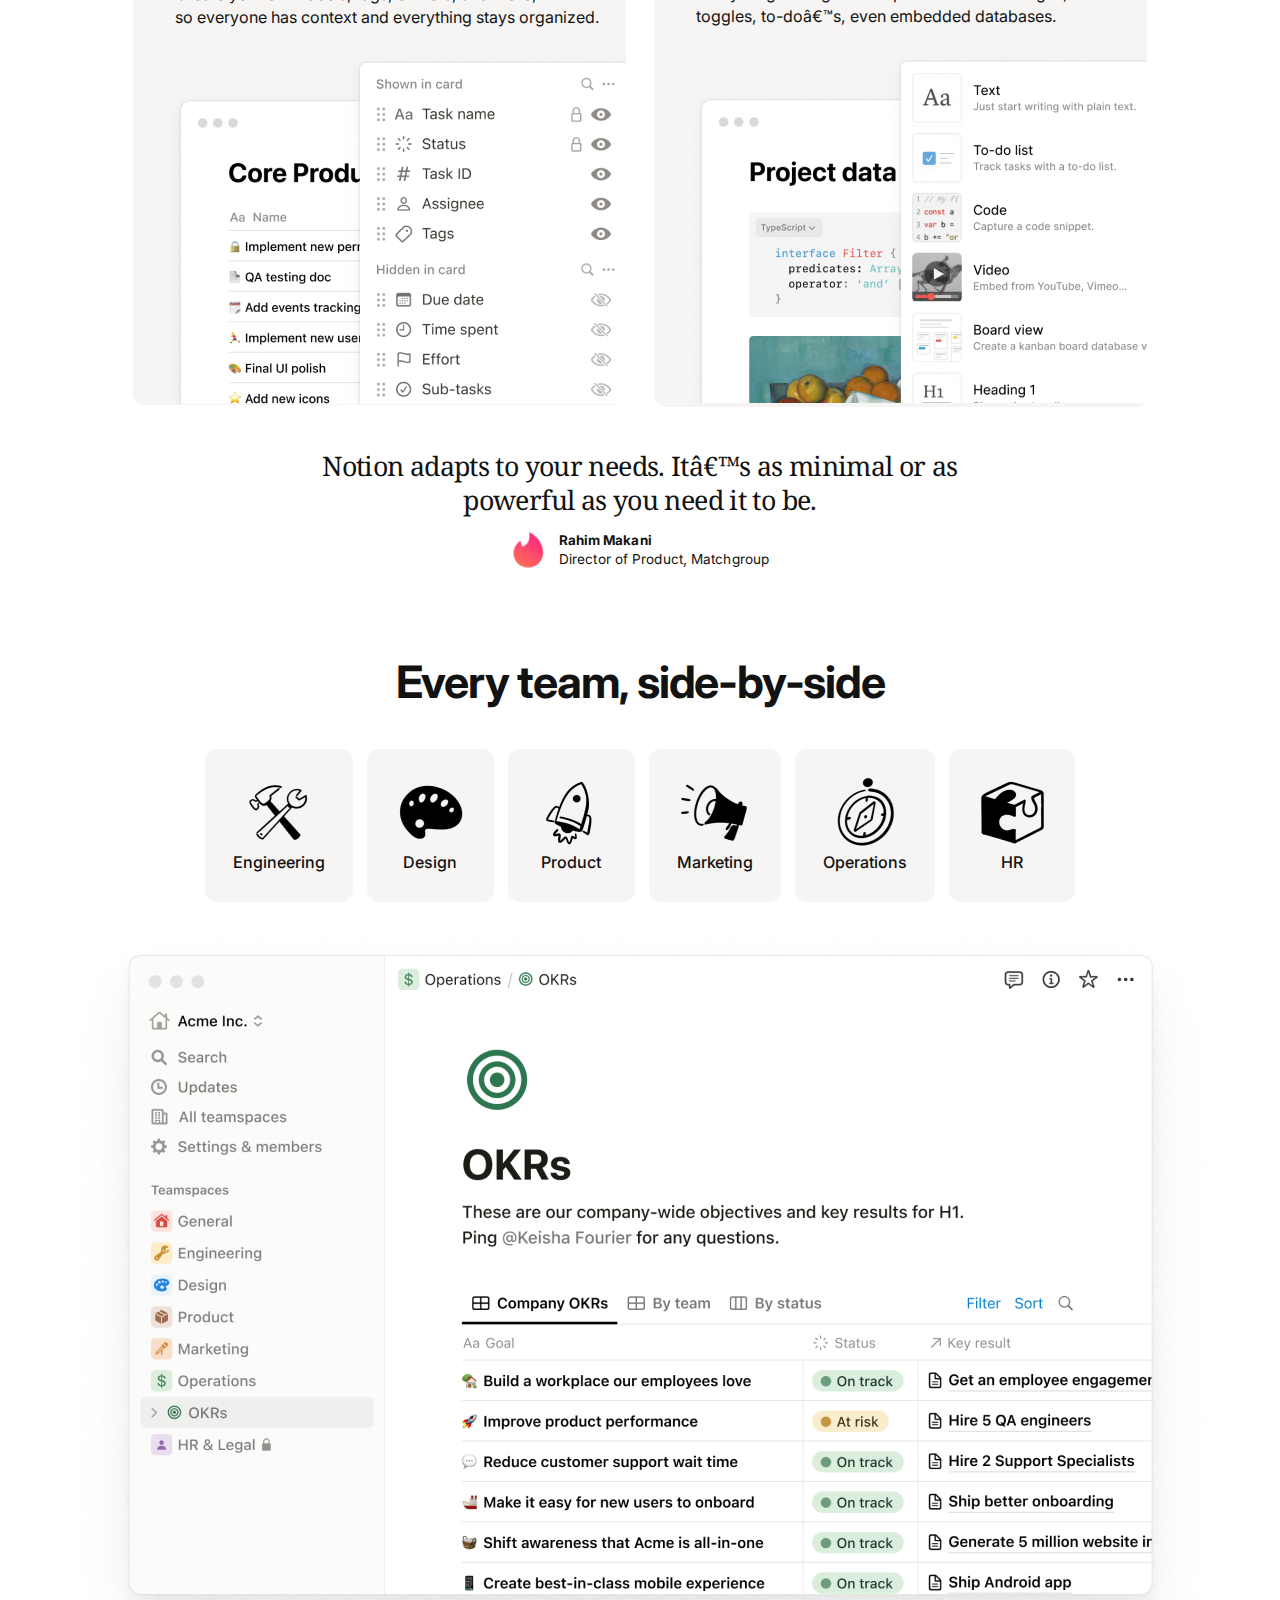
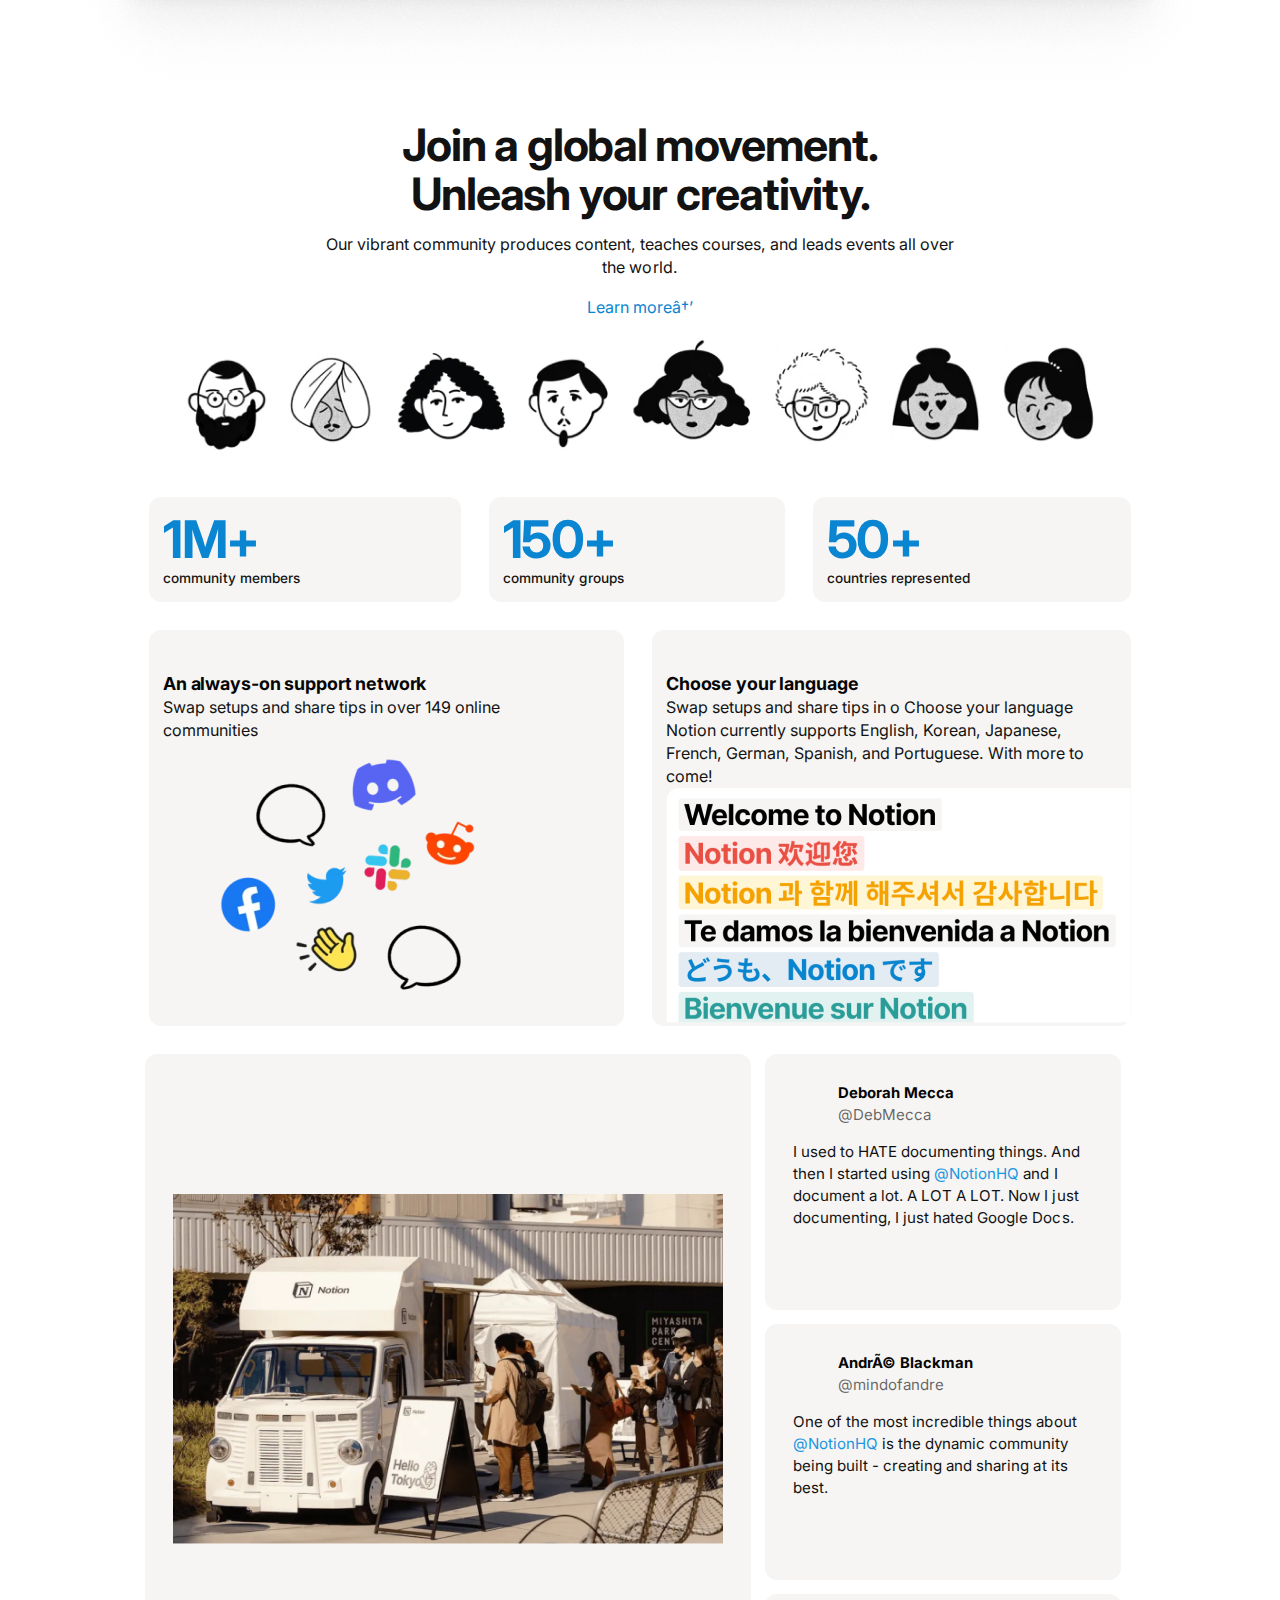
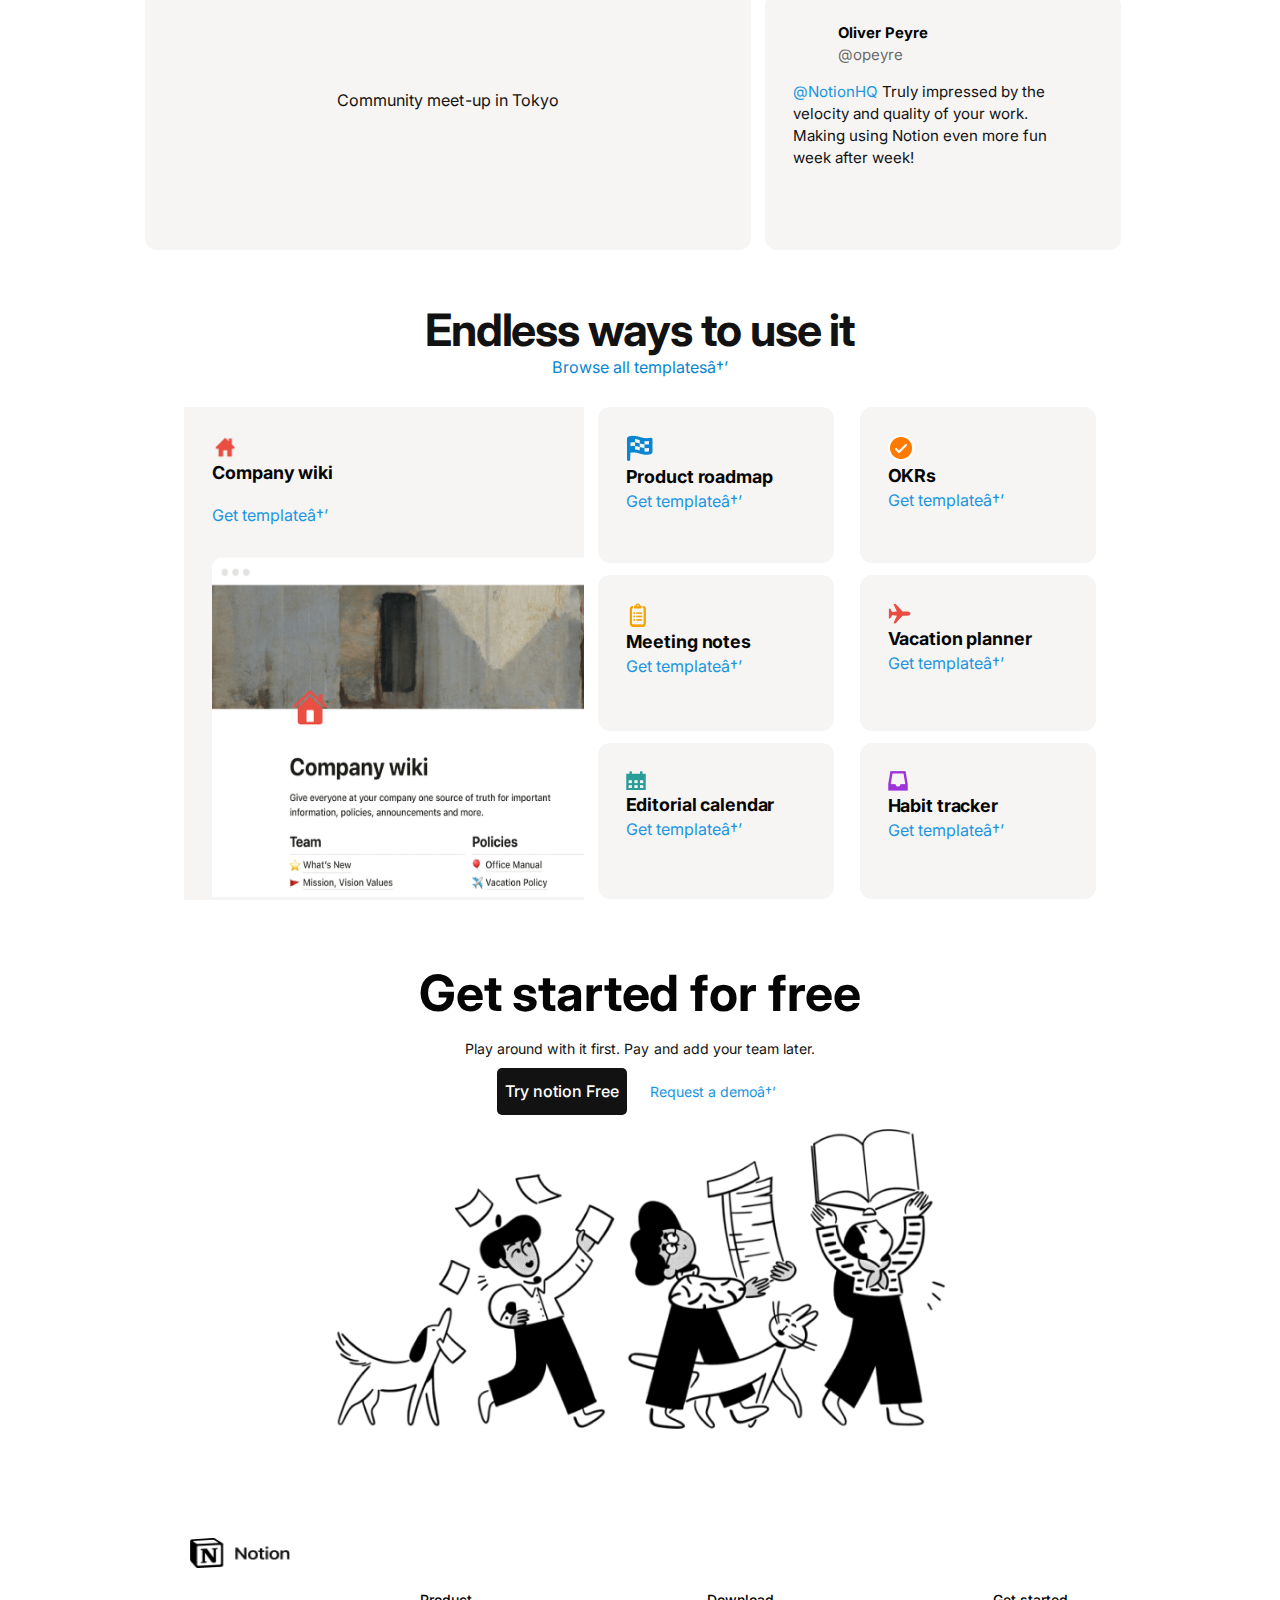
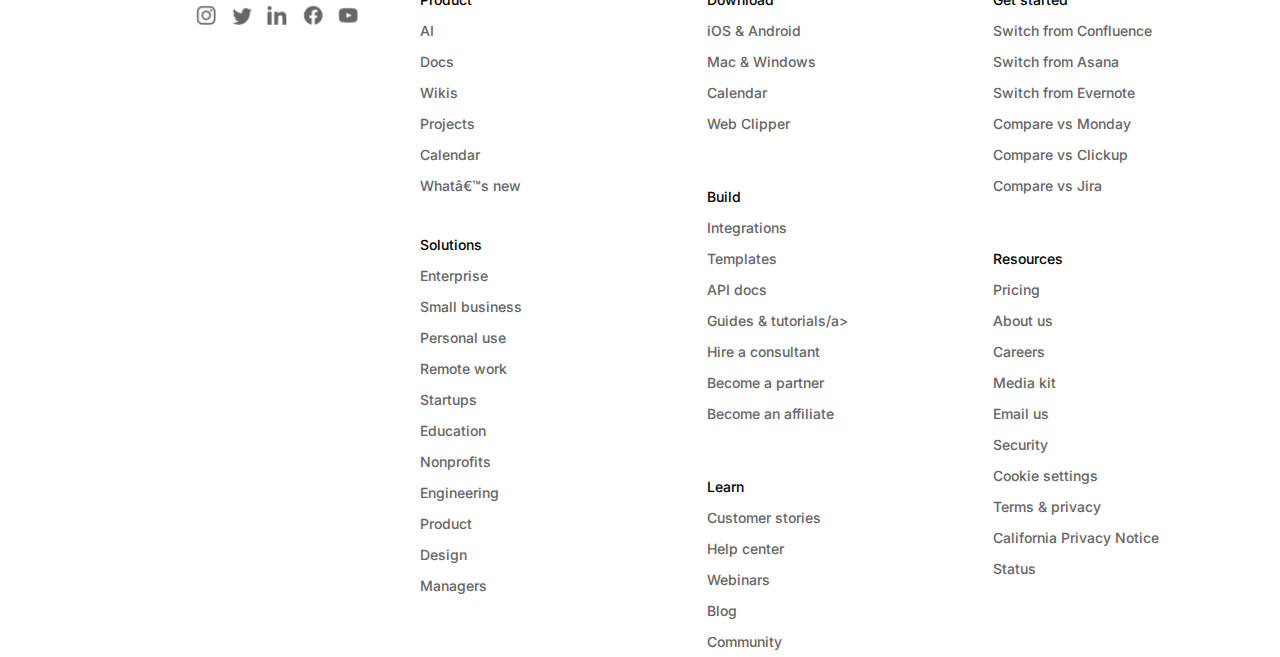
==== commit 57bc9d59: "Update index.html" ====
--- a/index.html
+++ b/index.html
@@ -20,7 +20,7 @@
                
                 <div class="headerSelecoes">
                     
-                    <p> <input type="checkbox" id="menu" class="container_botao">Product
+                    <p> Product
                         <img src="imagem/Vector.png" alt="" srcset="">
                     </p>
 
@@ -845,4 +845,4 @@
 
 </body>
 
-</html>+</html>
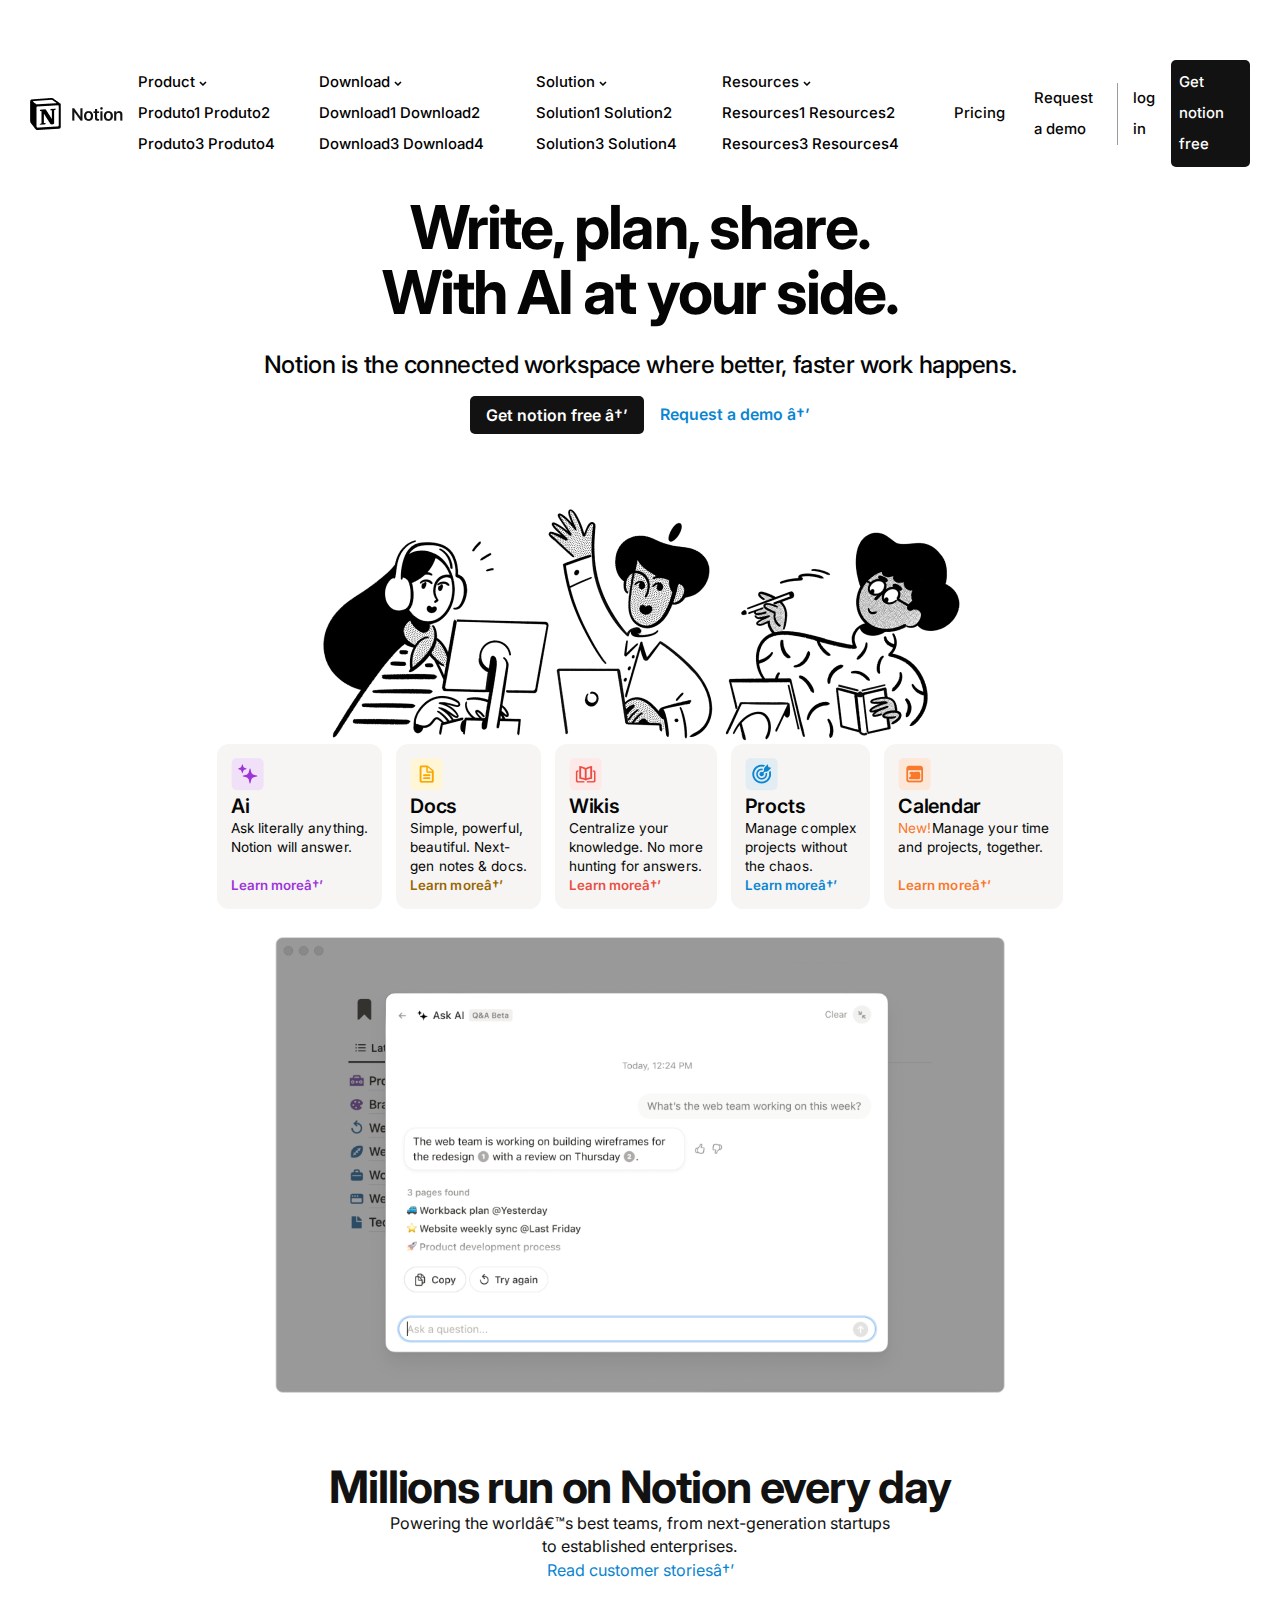
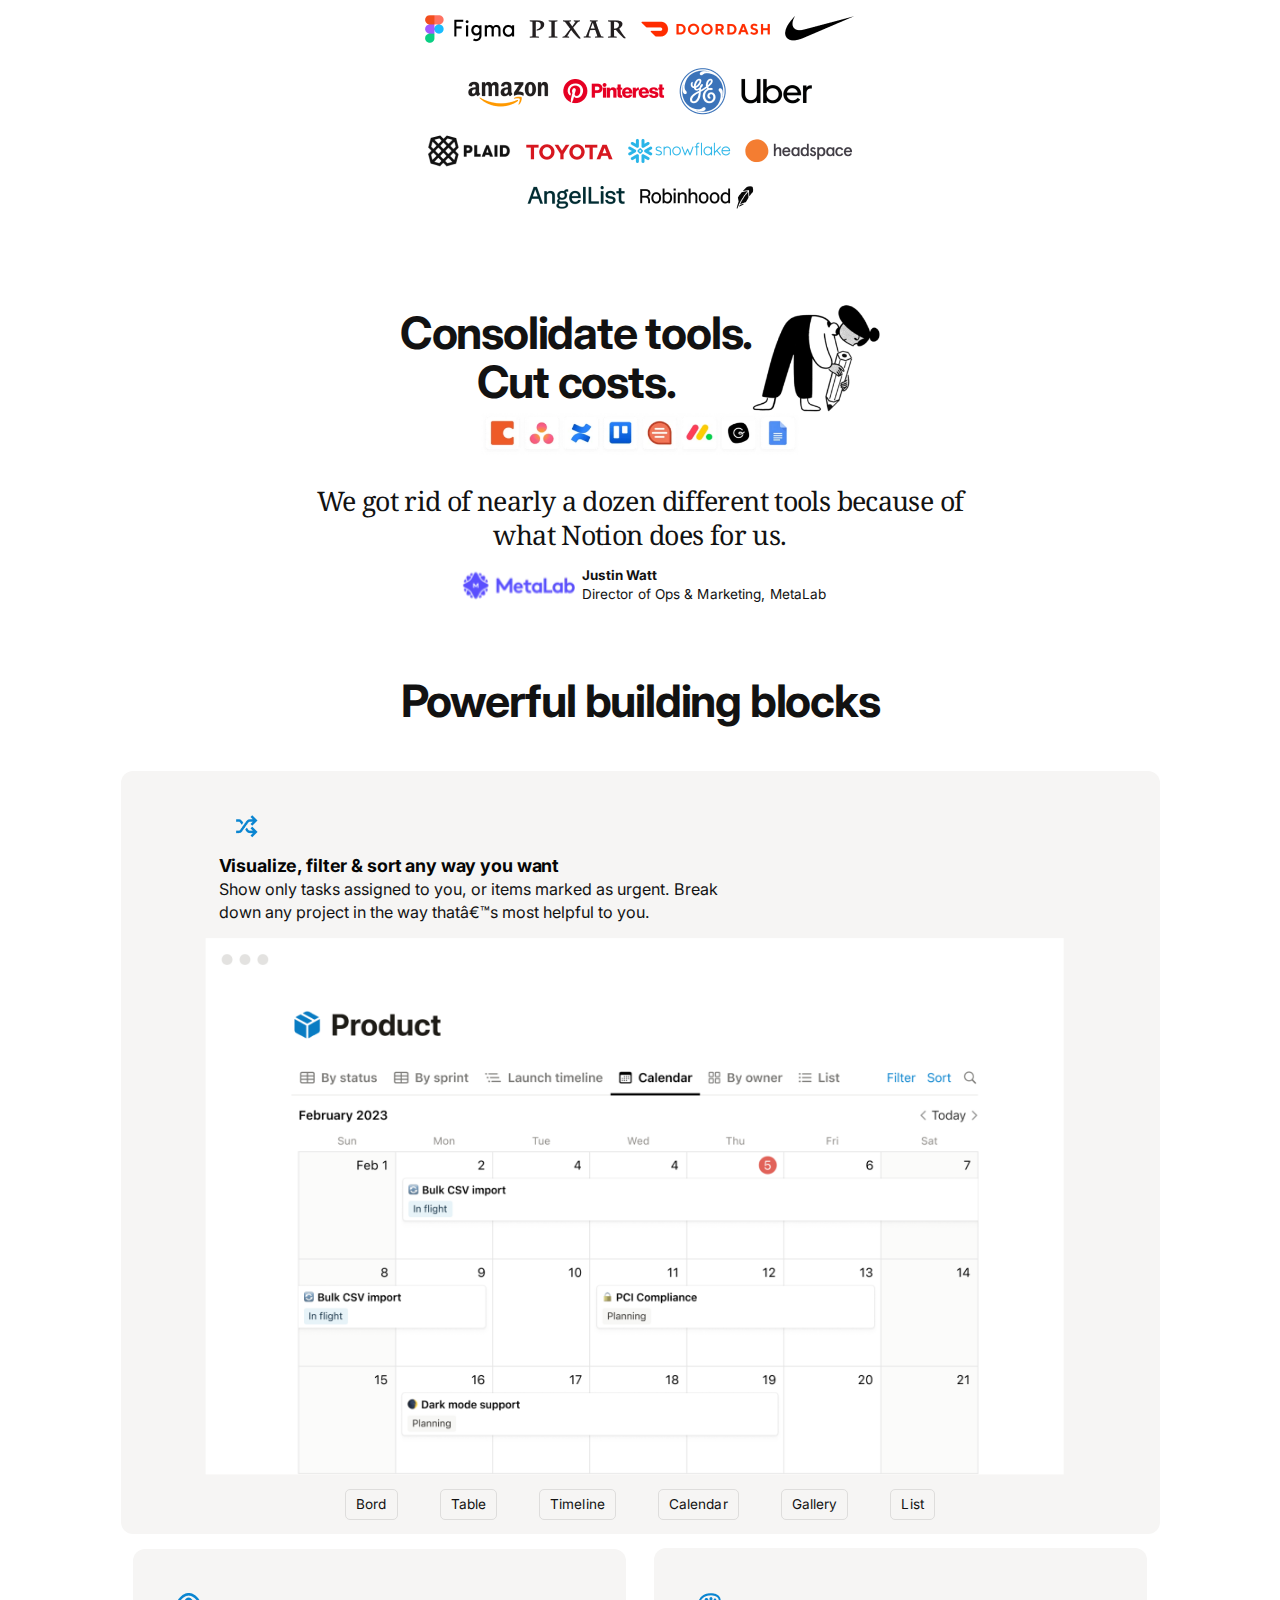
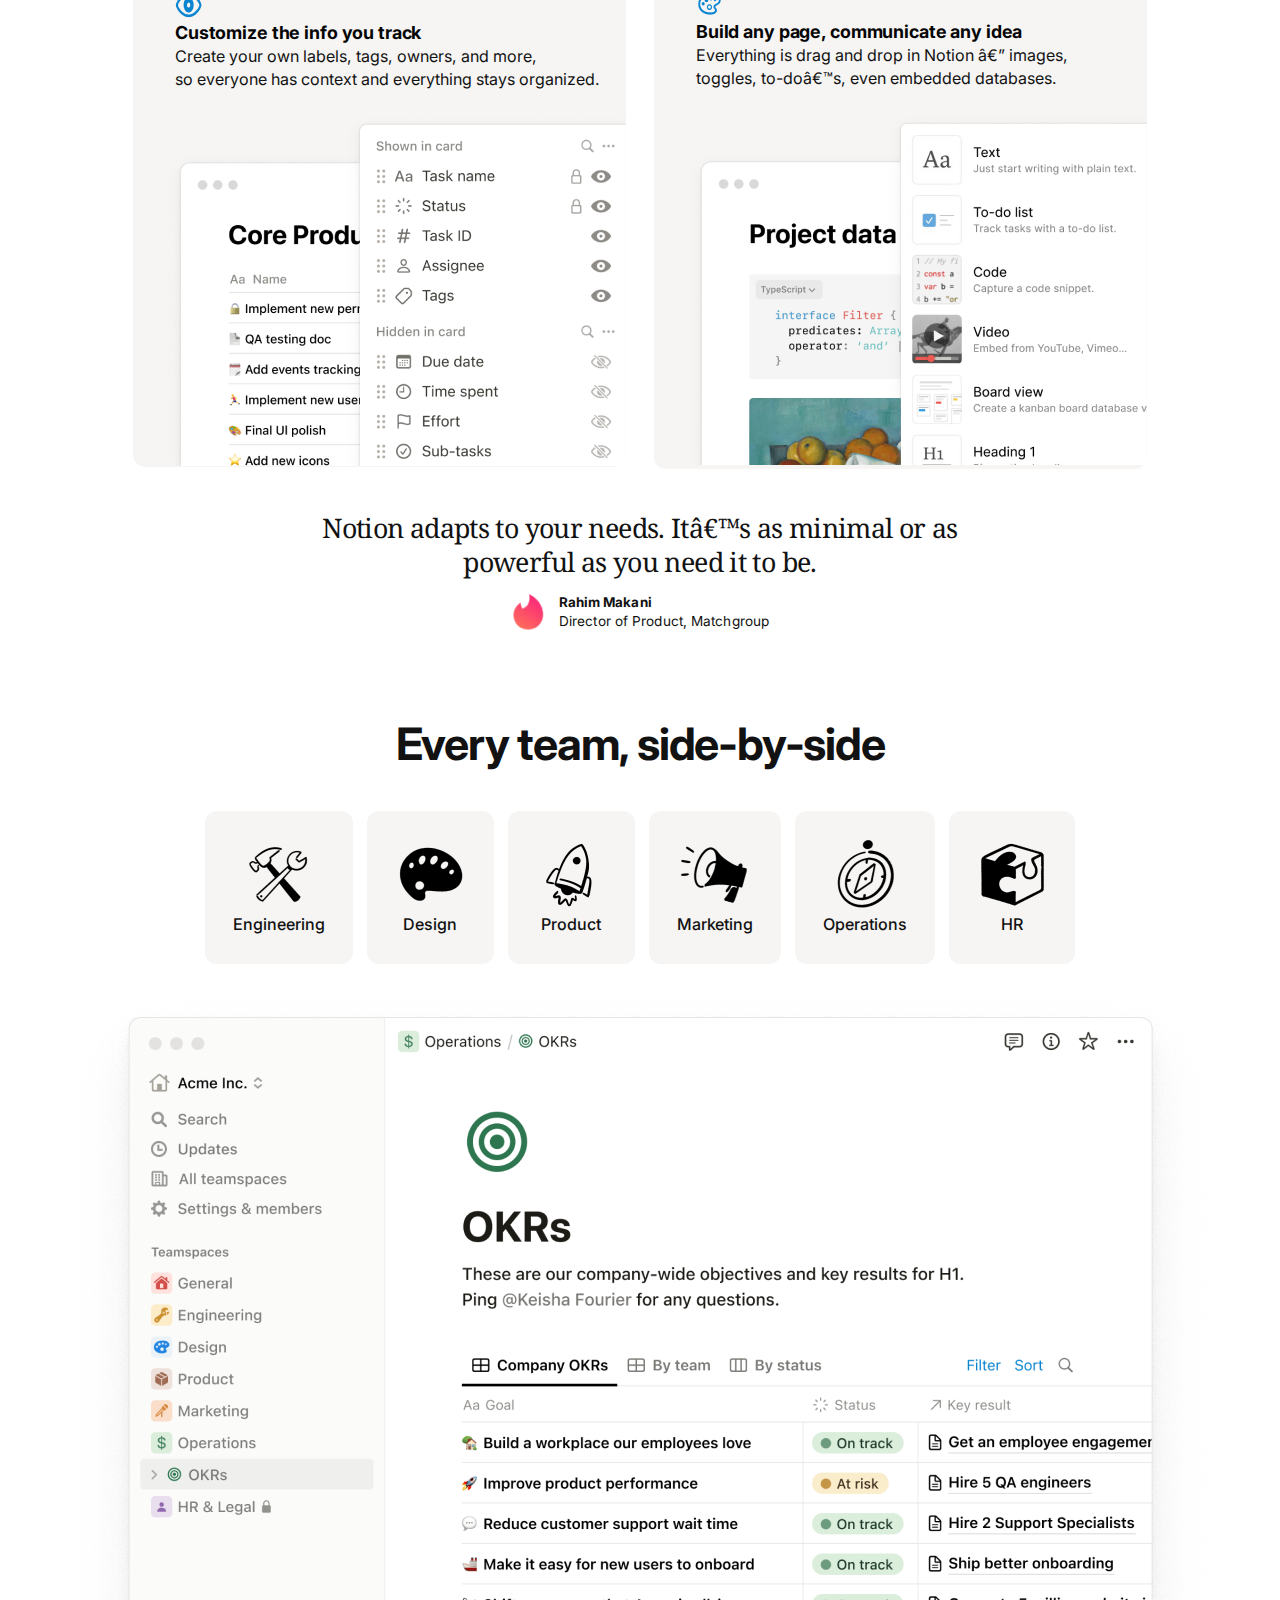
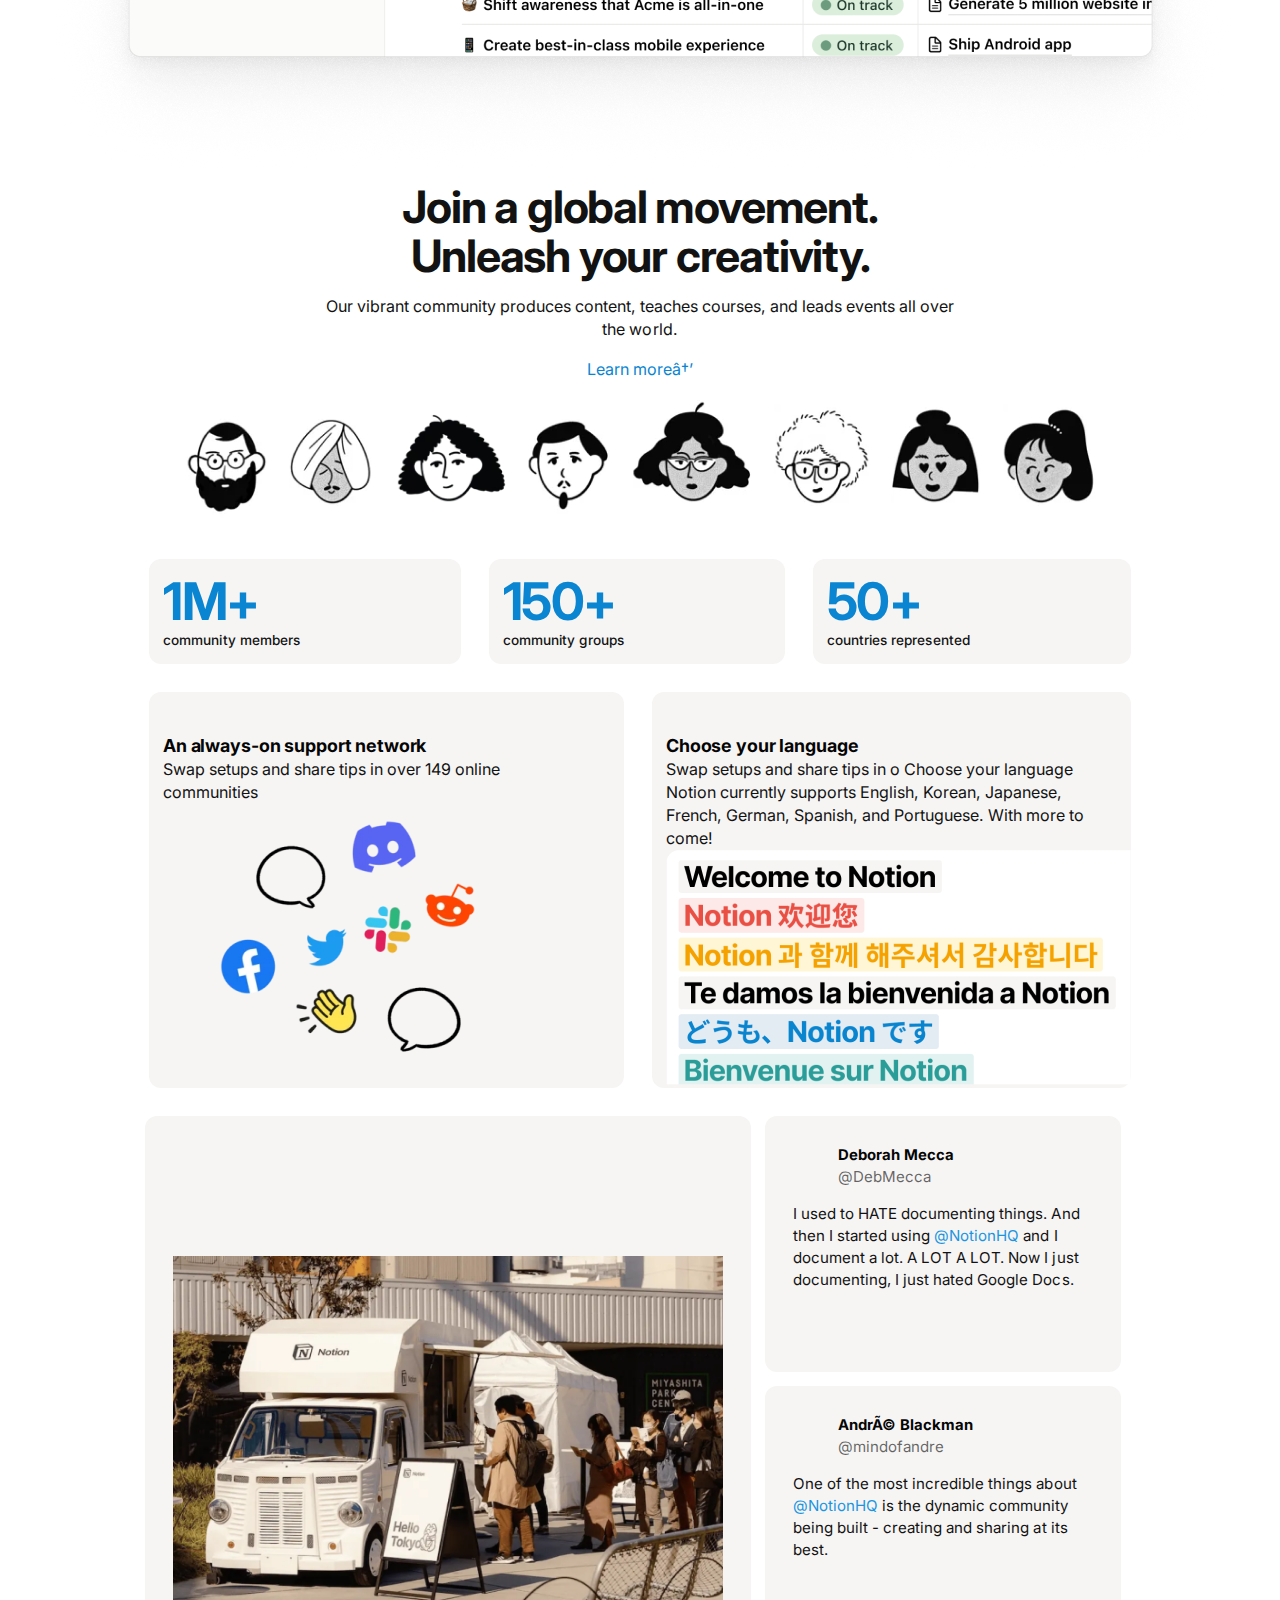
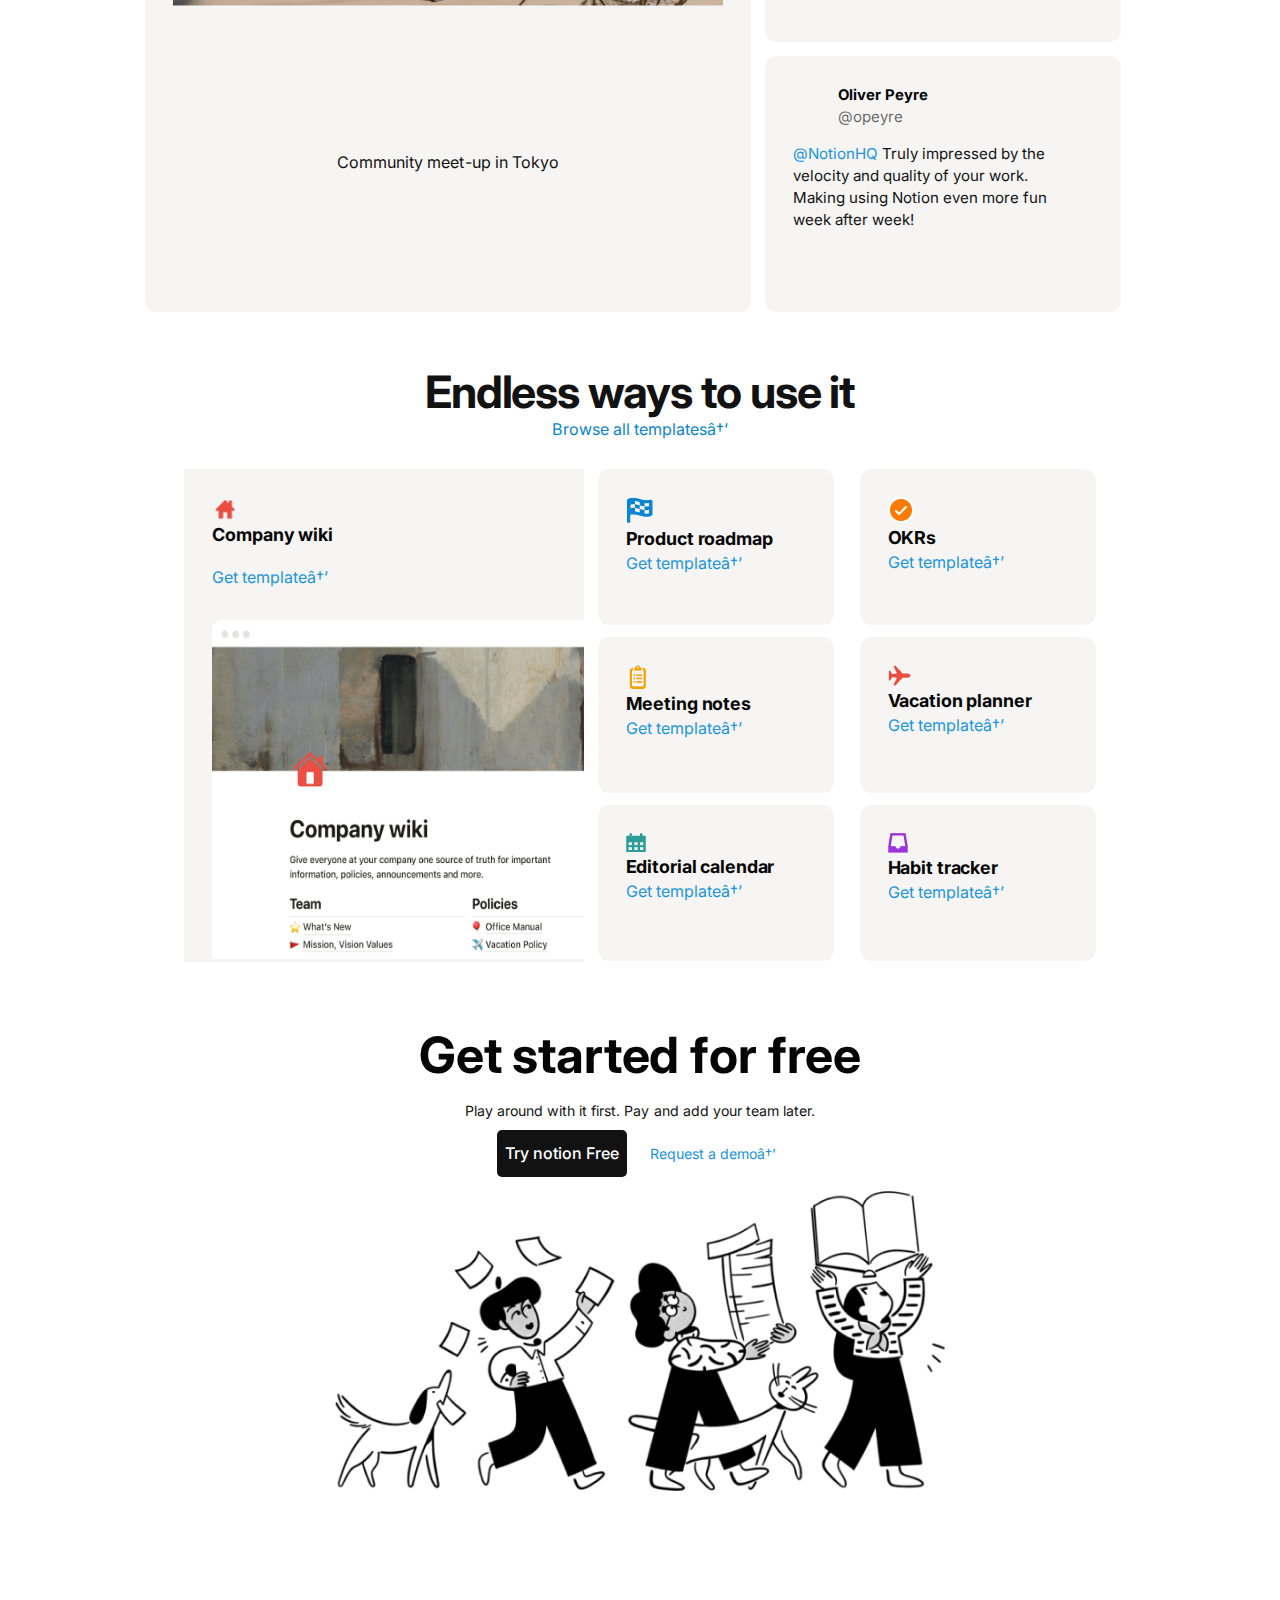
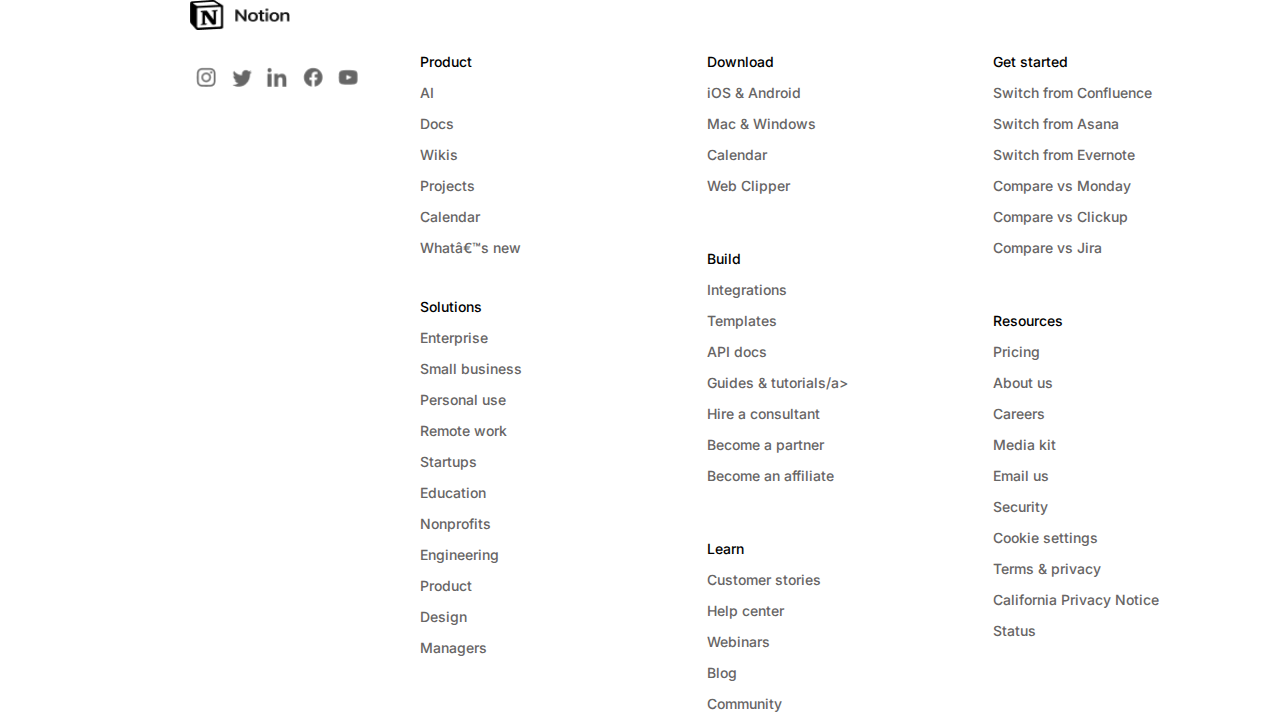
==== commit 49272850: "Update index.html" ====
--- a/index.html
+++ b/index.html
@@ -11,31 +11,91 @@
 
 <body>
     <header>
-      
-        
+
+
         <div class="headerSelecoesProdutos">
             <div class="headerSelecoesProdutos ">
                 <img src="imagem/notion.png" alt="" srcset="">
 
-               
-                <div class="headerSelecoes">
-                    
-                    <p> Product
-                        <img src="imagem/Vector.png" alt="" srcset="">
-                    </p>
-
-                </div>
-                <div class="headerSelecoes">
-                    <p>Download
-                        <img src="imagem/Vector.png" alt="" srcset="">
-                    </p>
-                </div>
-                <div class="headerSelecoes">
-
-                    <p>Solution <img src="imagem/Vector.png" alt="" srcset=""> </p>
-                </div>
-                <div class="headerSelecoes">
-                    <p>Resources <img src="imagem/Vector.png" alt="" srcset=""></p>
+
+                <div class="headerSelecoes teste">
+
+                    <p> <a href="#" style="text-decoration: none; color: black;" class="product"> Product
+                            <img src="imagem/Vector.png" alt="" srcset="">
+
+                            <ul class="teste">
+                                <div class="testeLi">
+                                    <li class="listaDrop">
+                                        <a href="#" style="text-decoration: none; color: black;">Produto1</a>
+                                        <a href="#" style="text-decoration: none; color: black;">Produto2</a>
+                                        <a href="#" style="text-decoration: none; color: black;">Produto3</a>
+                                        <a href="#" style="text-decoration: none; color: black;">Produto4</a>
+                                    </li>
+                                </div>
+
+
+                            </ul>
+                        </a></p>
+
+                </div>
+                <div class="headerSelecoes teste">
+
+                    <p><a href="#" style="text-decoration: none; color: black;" class="product">Download
+                            <img src="imagem/Vector.png" alt="" srcset="">
+
+                            <ul class="teste">
+                                <div class="testeLi">
+                                    <li class="listaDrop">
+                                        <a href="#" style="text-decoration: none; color: black;">Download1</a>
+                                        <a href="#" style="text-decoration: none; color: black;">Download2</a>
+                                        <a href="#" style="text-decoration: none; color: black;">Download3</a>
+                                        <a href="#" style="text-decoration: none; color: black;">Download4</a>
+                                    </li>
+                                </div>
+
+
+                            </ul>
+                        </a></p>
+
+                </div>
+                <div class="headerSelecoes teste">
+
+                    <p><a href="#" style="text-decoration: none; color: black;" class="product">Solution <img
+                                src="imagem/Vector.png" alt="" srcset="">
+
+                            <ul class="teste">
+                                <div class="testeLi">
+                                    <li class="listaDrop">
+                                        <a href="#" style="text-decoration: none; color: black;">Solution1</a>
+                                        <a href="#" style="text-decoration: none; color: black;">Solution2</a>
+                                        <a href="#" style="text-decoration: none; color: black;">Solution3</a>
+                                        <a href="#" style="text-decoration: none; color: black;">Solution4</a>
+                                    </li>
+                                </div>
+
+
+                            </ul>
+                        </a></p>
+
+                </div>
+                <div class="headerSelecoes teste">
+                    <p> <a href="#" style="text-decoration: none; color: black;" class="product"></a>Resources <img
+                            src="imagem/Vector.png" alt="" srcset="">
+
+                    <ul class="teste">
+                        <div class="testeLi">
+                            <li class="listaDrop">
+                                <a href="#" style="text-decoration: none; color: black;">Resources1</a>
+                                <a href="#" style="text-decoration: none; color: black;">Resources2</a>
+                                <a href="#" style="text-decoration: none; color: black;">Resources3</a>
+                                <a href="#" style="text-decoration: none; color: black;">Resources4</a>
+                            </li>
+                        </div>
+
+
+                    </ul>
+                    </a></p>
+
                 </div>
                 <div class="headerSelecoes">
                     <p>Pricing</p>
@@ -762,7 +822,7 @@
                         <a href="#" class="lista_rodape_link">Compare vs Jira</a>
                     </li>
 
-<br><br><br>
+                    <br><br><br>
                     <ul>
                         <li class="lista_rodape_titulo">Resources</li>
 
@@ -824,25 +884,8 @@
 
             <div class="container_rodape">
 
-
-
-
-
-
-
-            </div>
-
-
-
-
-
-
-
+            </div>
     </footer>
-
-
-
-
 </body>
 
 </html>
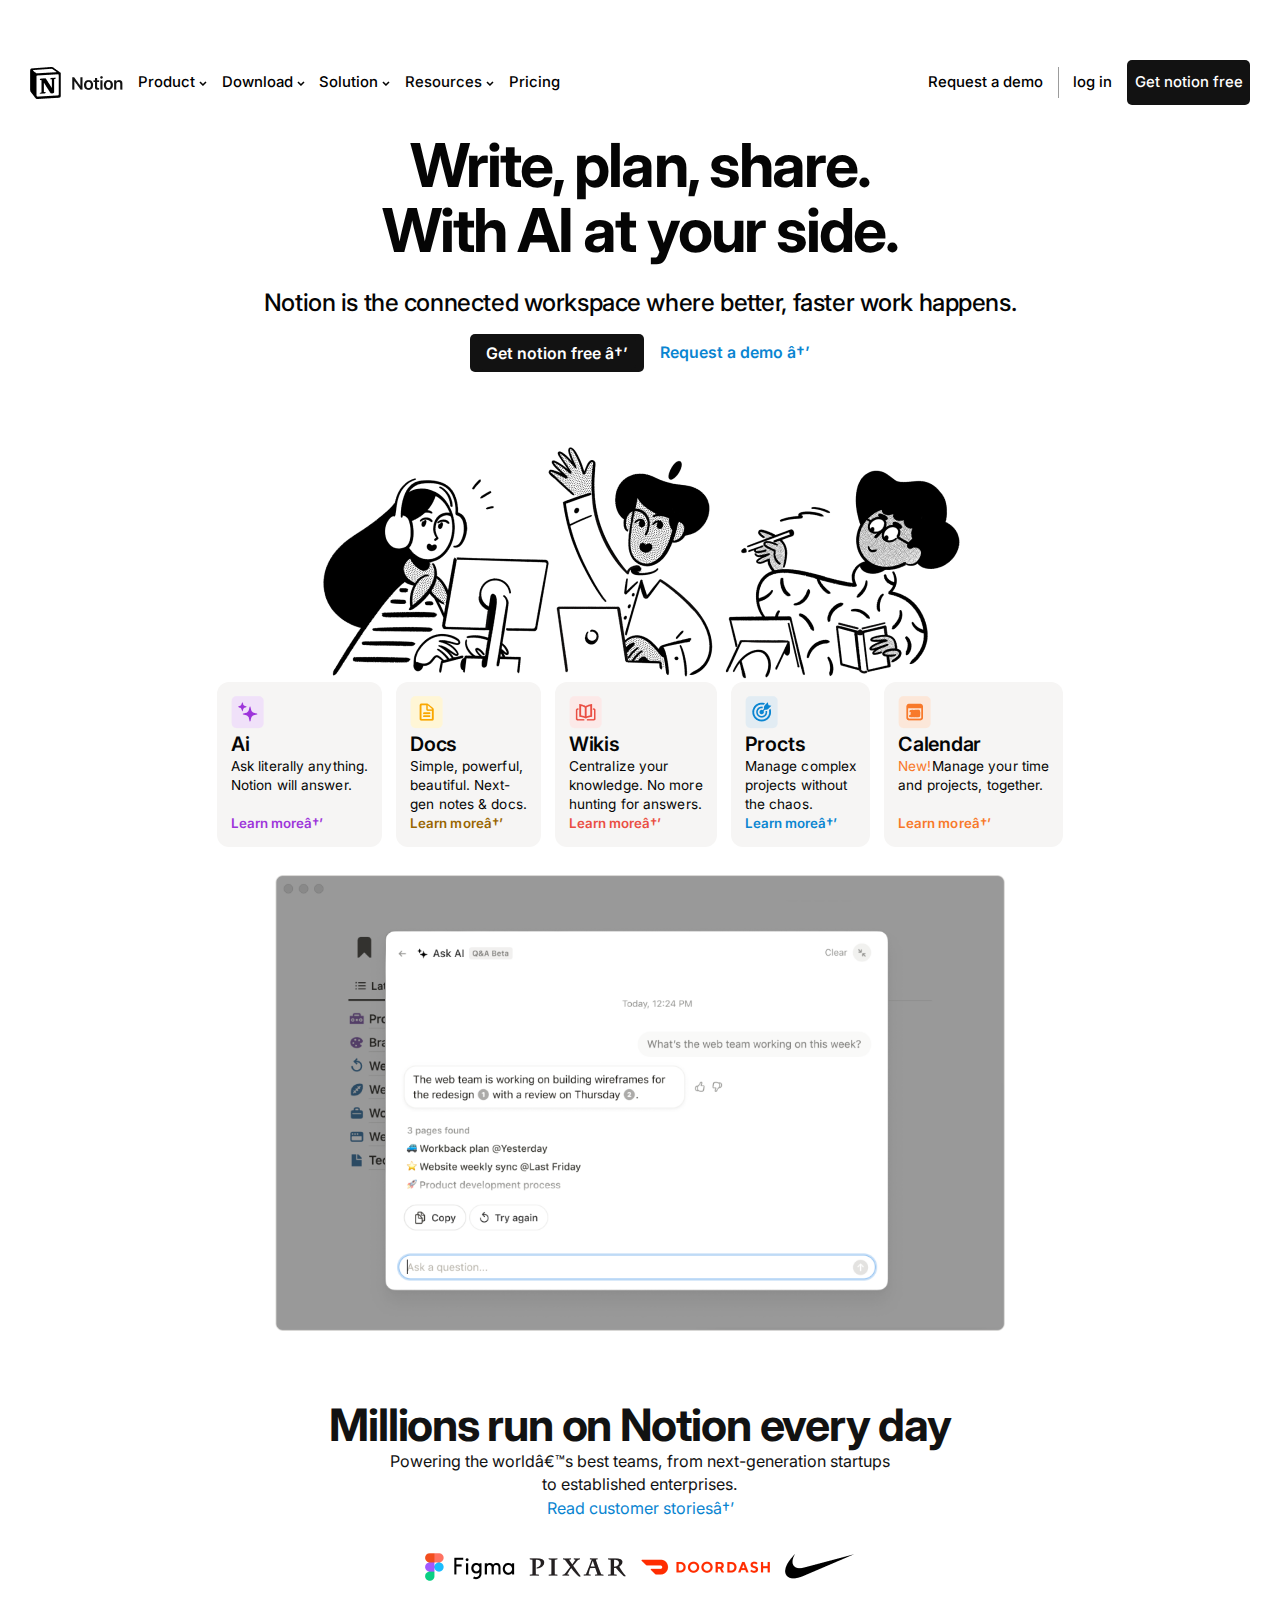
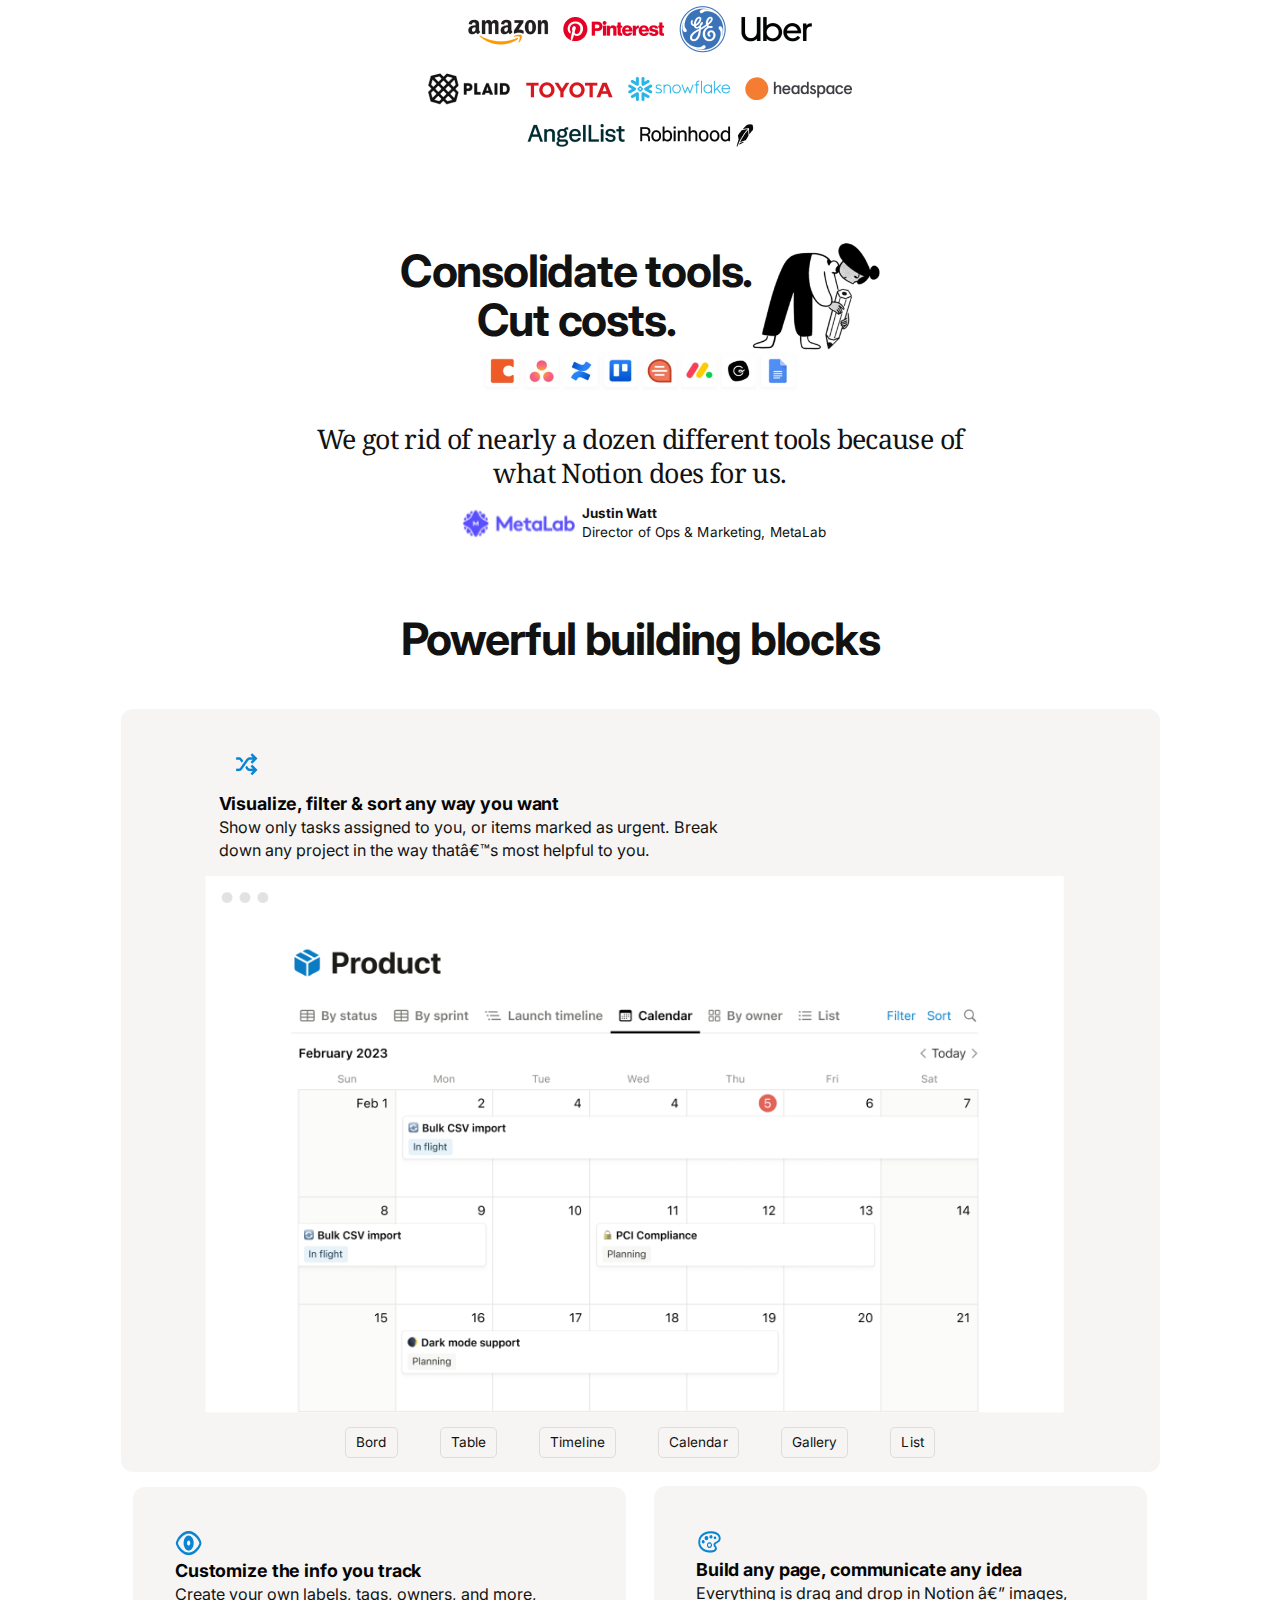
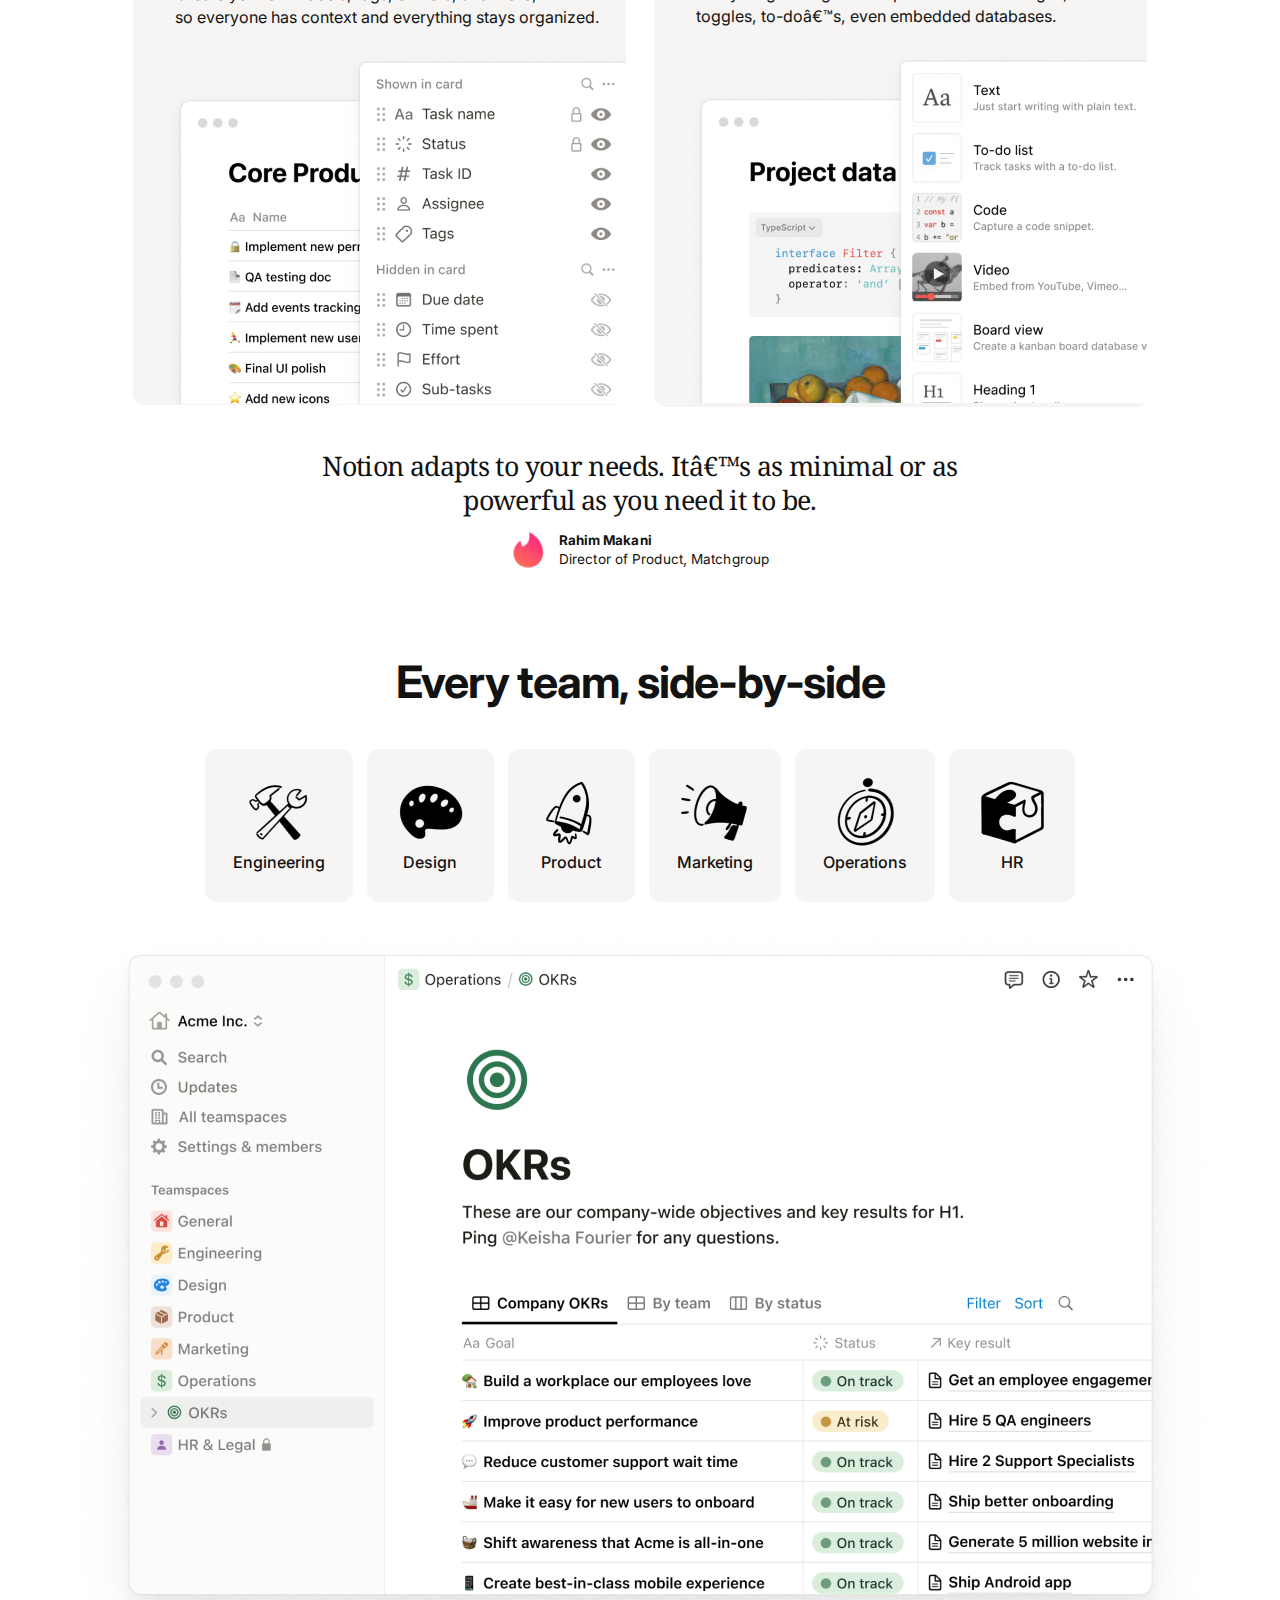
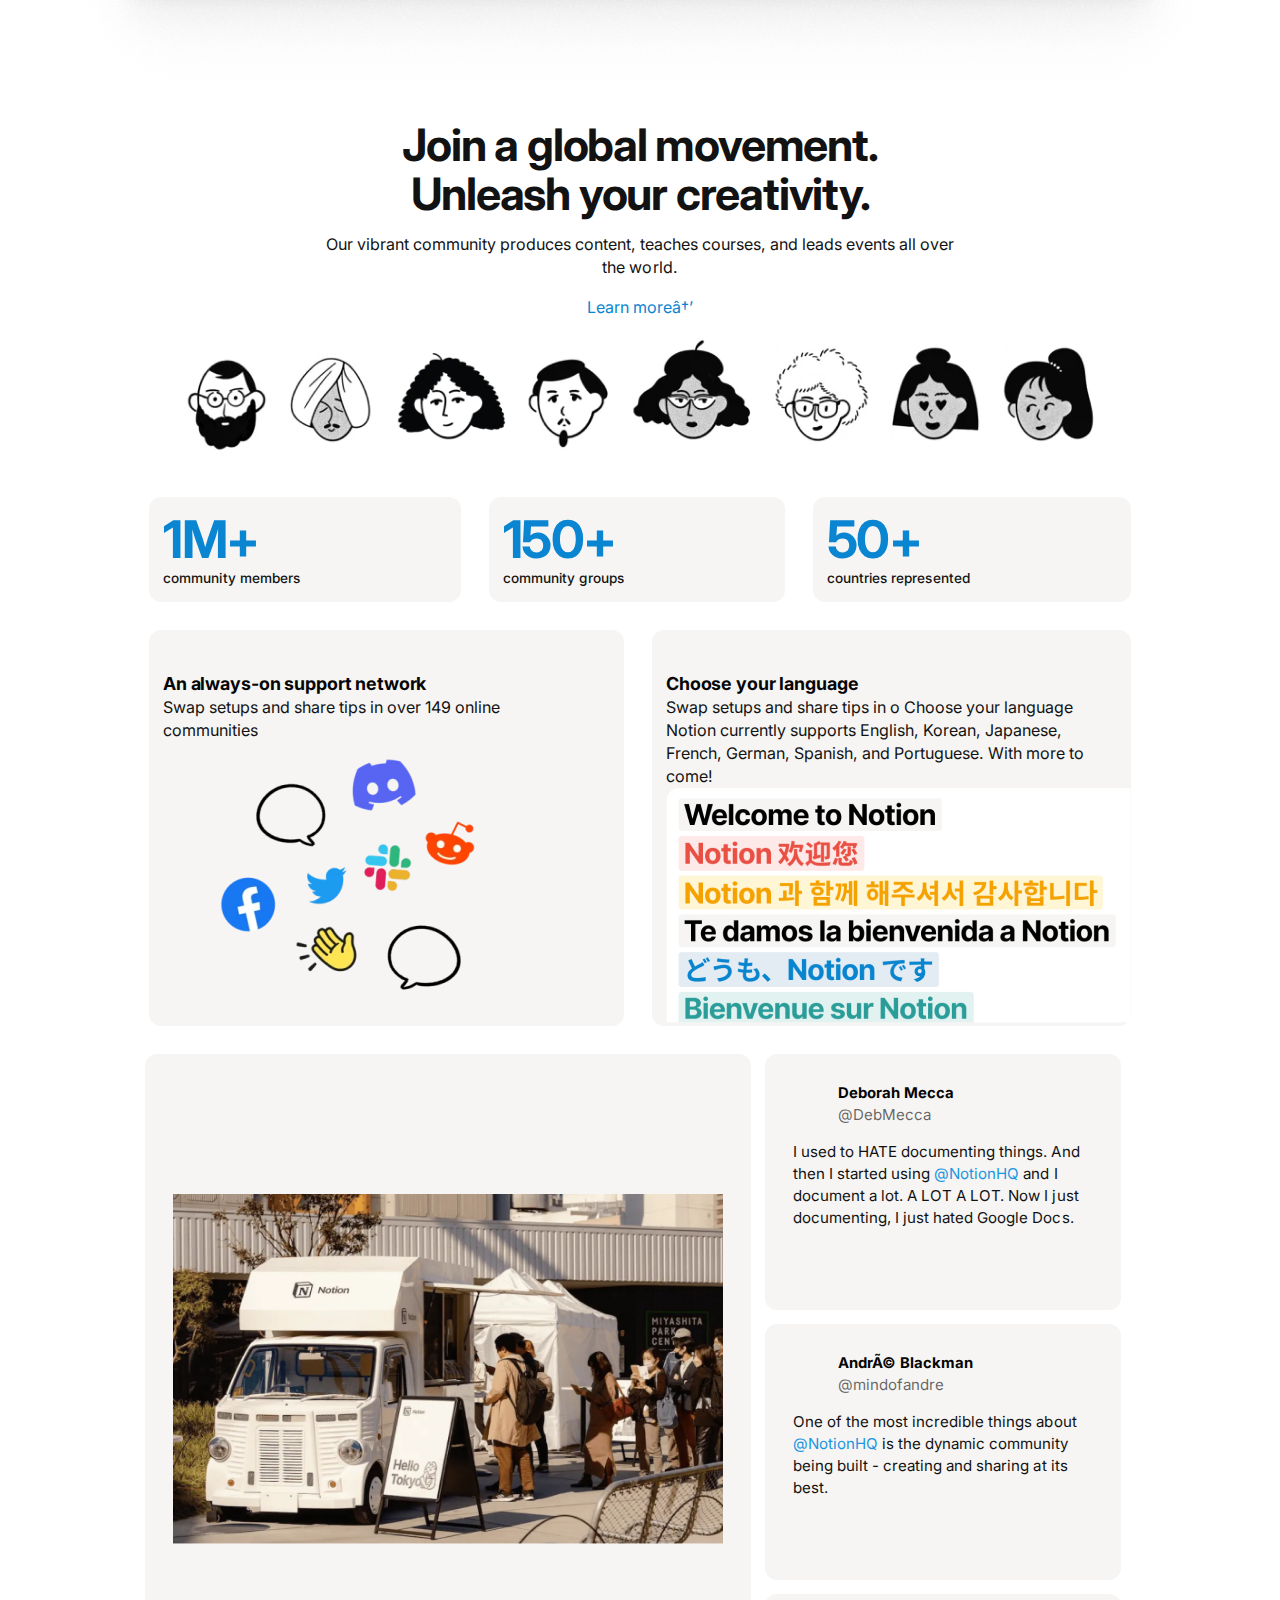
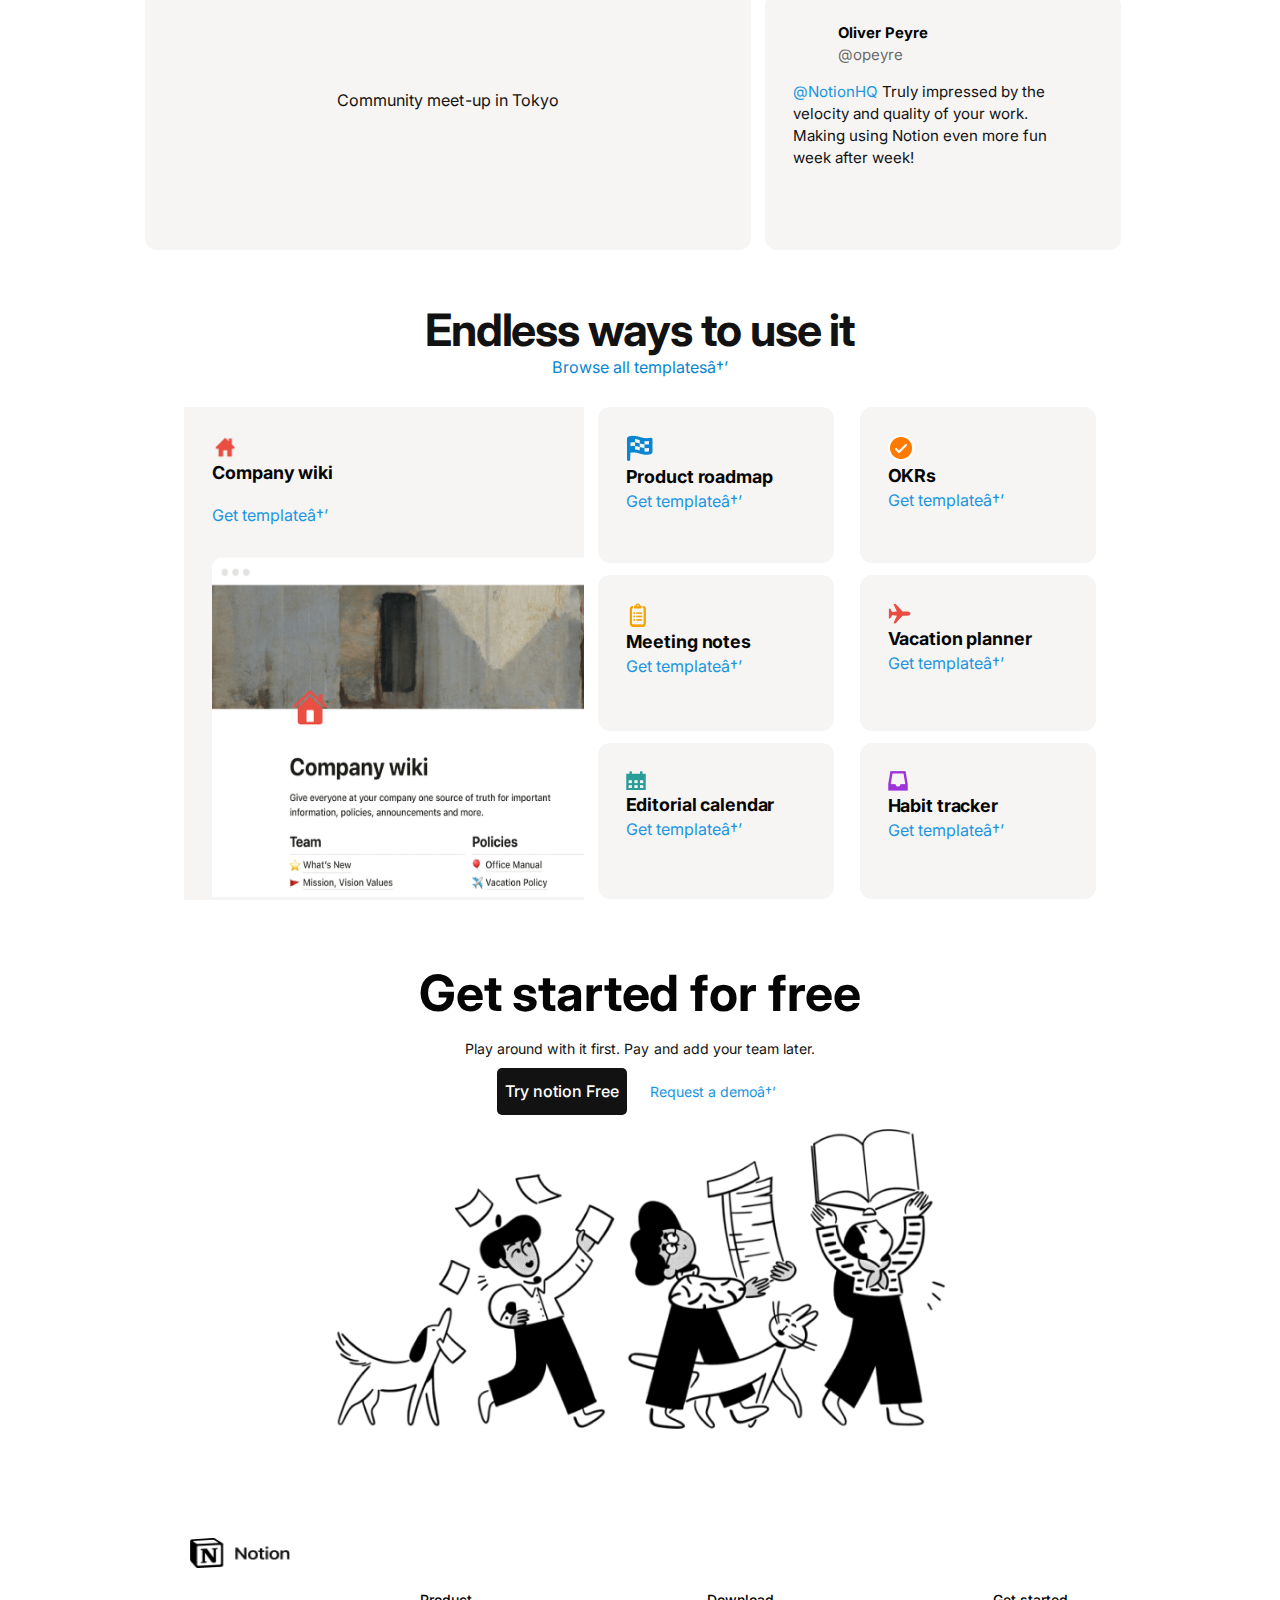
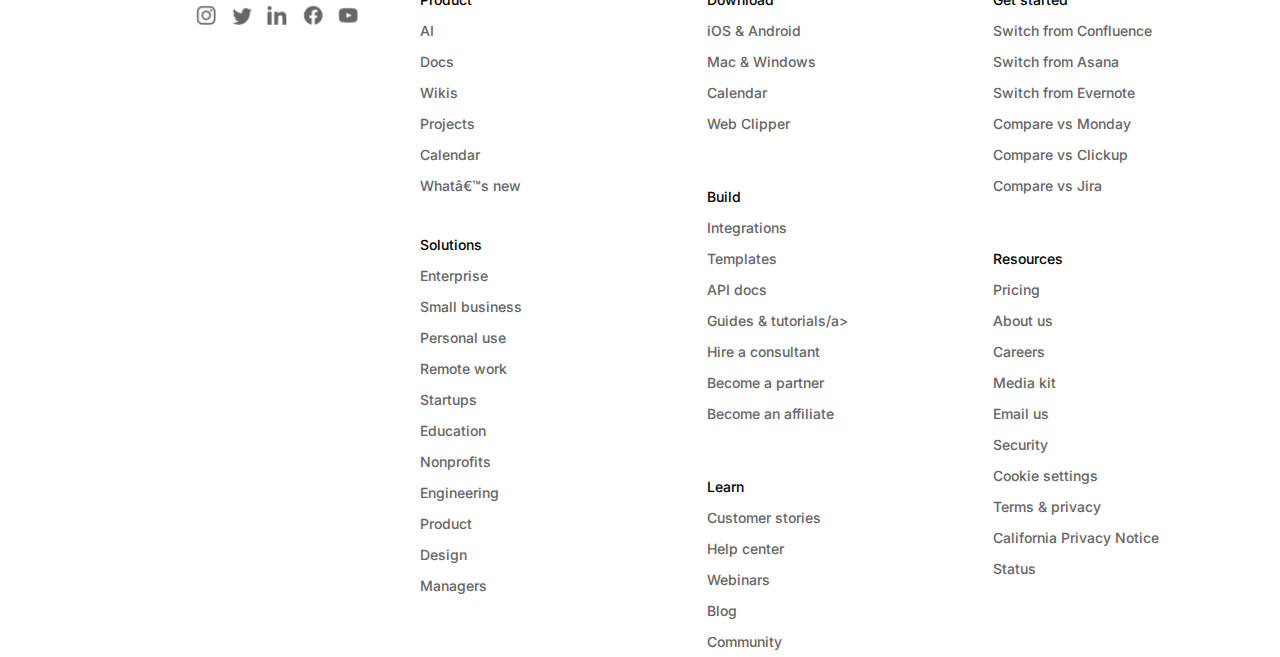
==== commit f2d7da73: "Update index.html" ====
--- a/index.html
+++ b/index.html
@@ -98,17 +98,17 @@
 
                 </div>
                 <div class="headerSelecoes">
-                    <p>Pricing</p>
+                    <p> <a href="#" style="text-decoration: none; color: black;">Pricing</a></p>
                 </div>
             </div>
             <div class="headerSelocoesDireitaSpace">
                 <div class="headerSelocoesDireita request">
-                    <p>Request a demo</p>
+                    <p><a href="#" style="text-decoration: none; color: black;">Request a demo</a></p>
                 </div>
                 <div class="headerSelocoesDireita">
-                    <p>log in</p>
-                </div>
-                <div class="headerSelocoesDireita getnotion">Get notion free</div>
+                    <p><a href="#" style="text-decoration: none; color: black;">log in </a></p>
+                </div>
+                <div class="headerSelocoesDireita getnotion"><a href="#" style="text-decoration: none; color: black; color: white;">Get notion free</a></div>
             </div>
         </div>
     </header>
@@ -881,11 +881,9 @@
 
             </div>
 
-
             <div class="container_rodape">
-
-            </div>
-    </footer>
+            </div>
+   </footer>
 </body>
 
 </html>
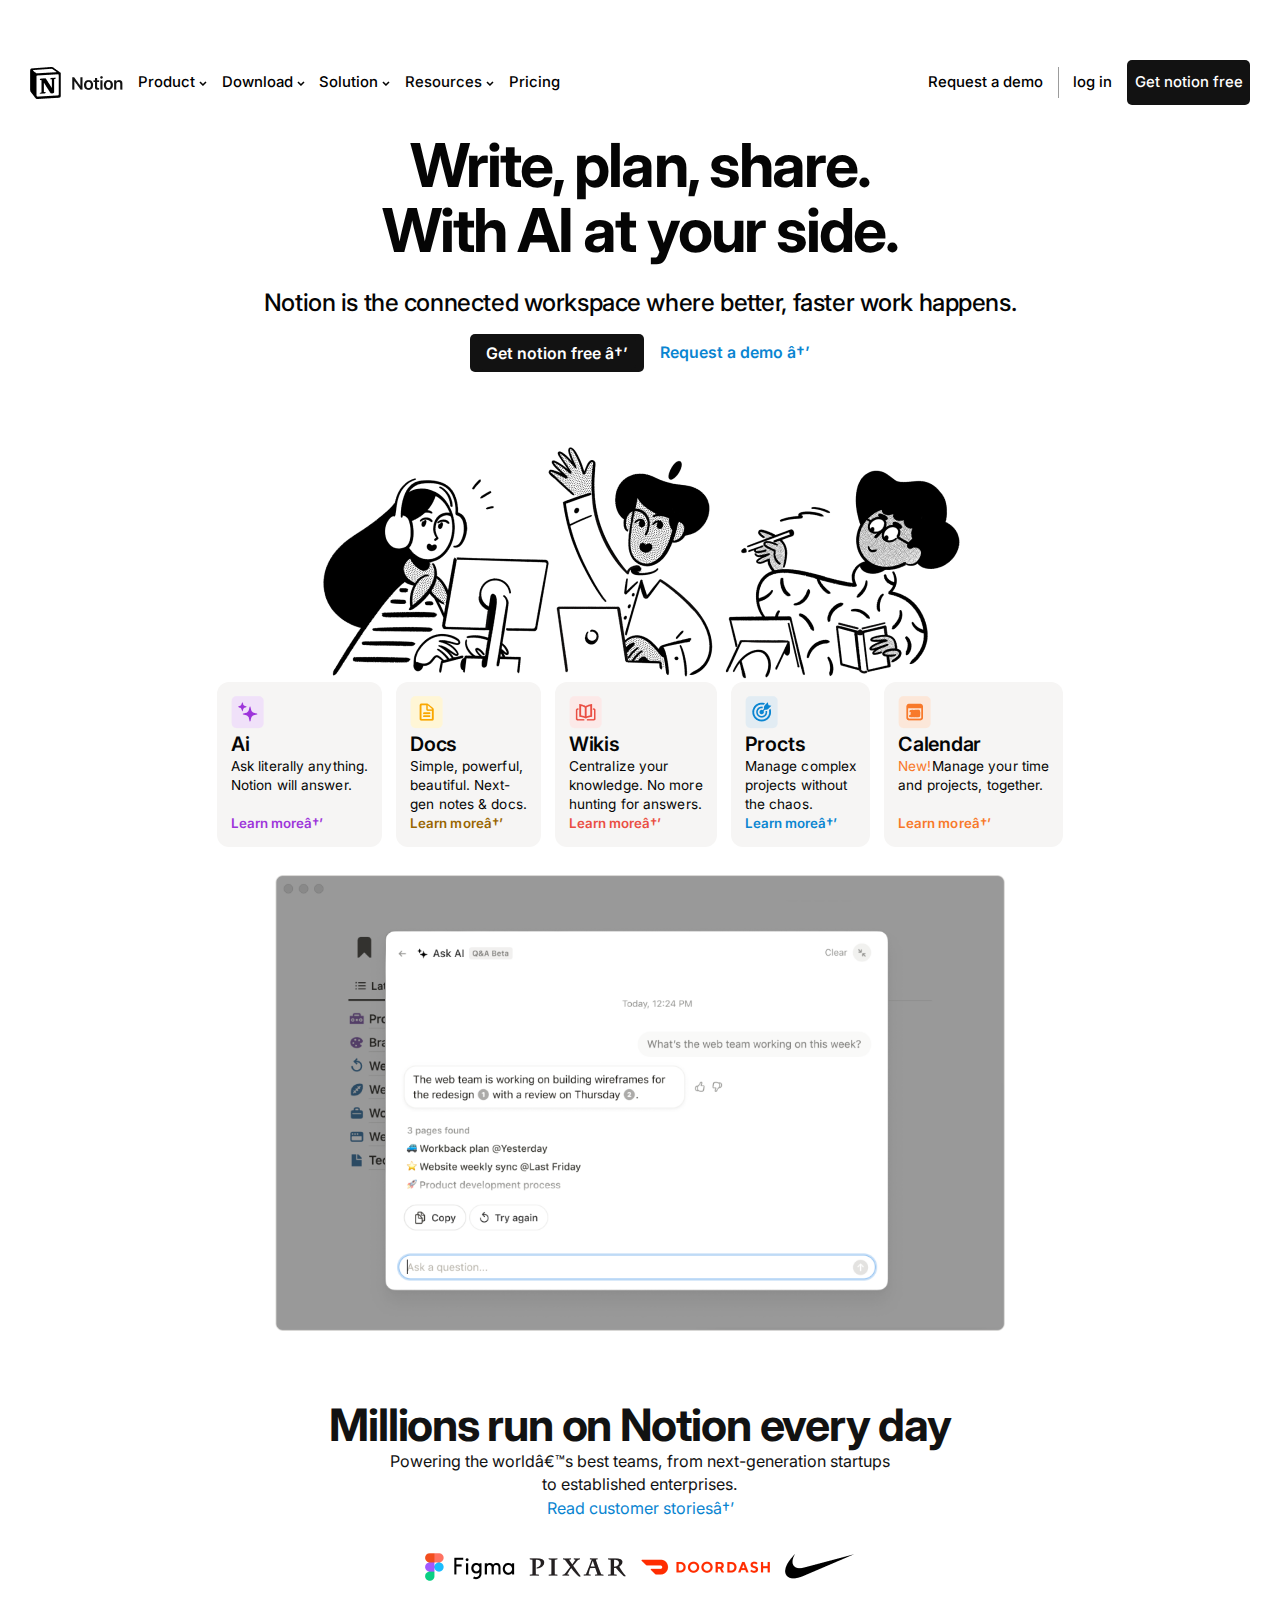
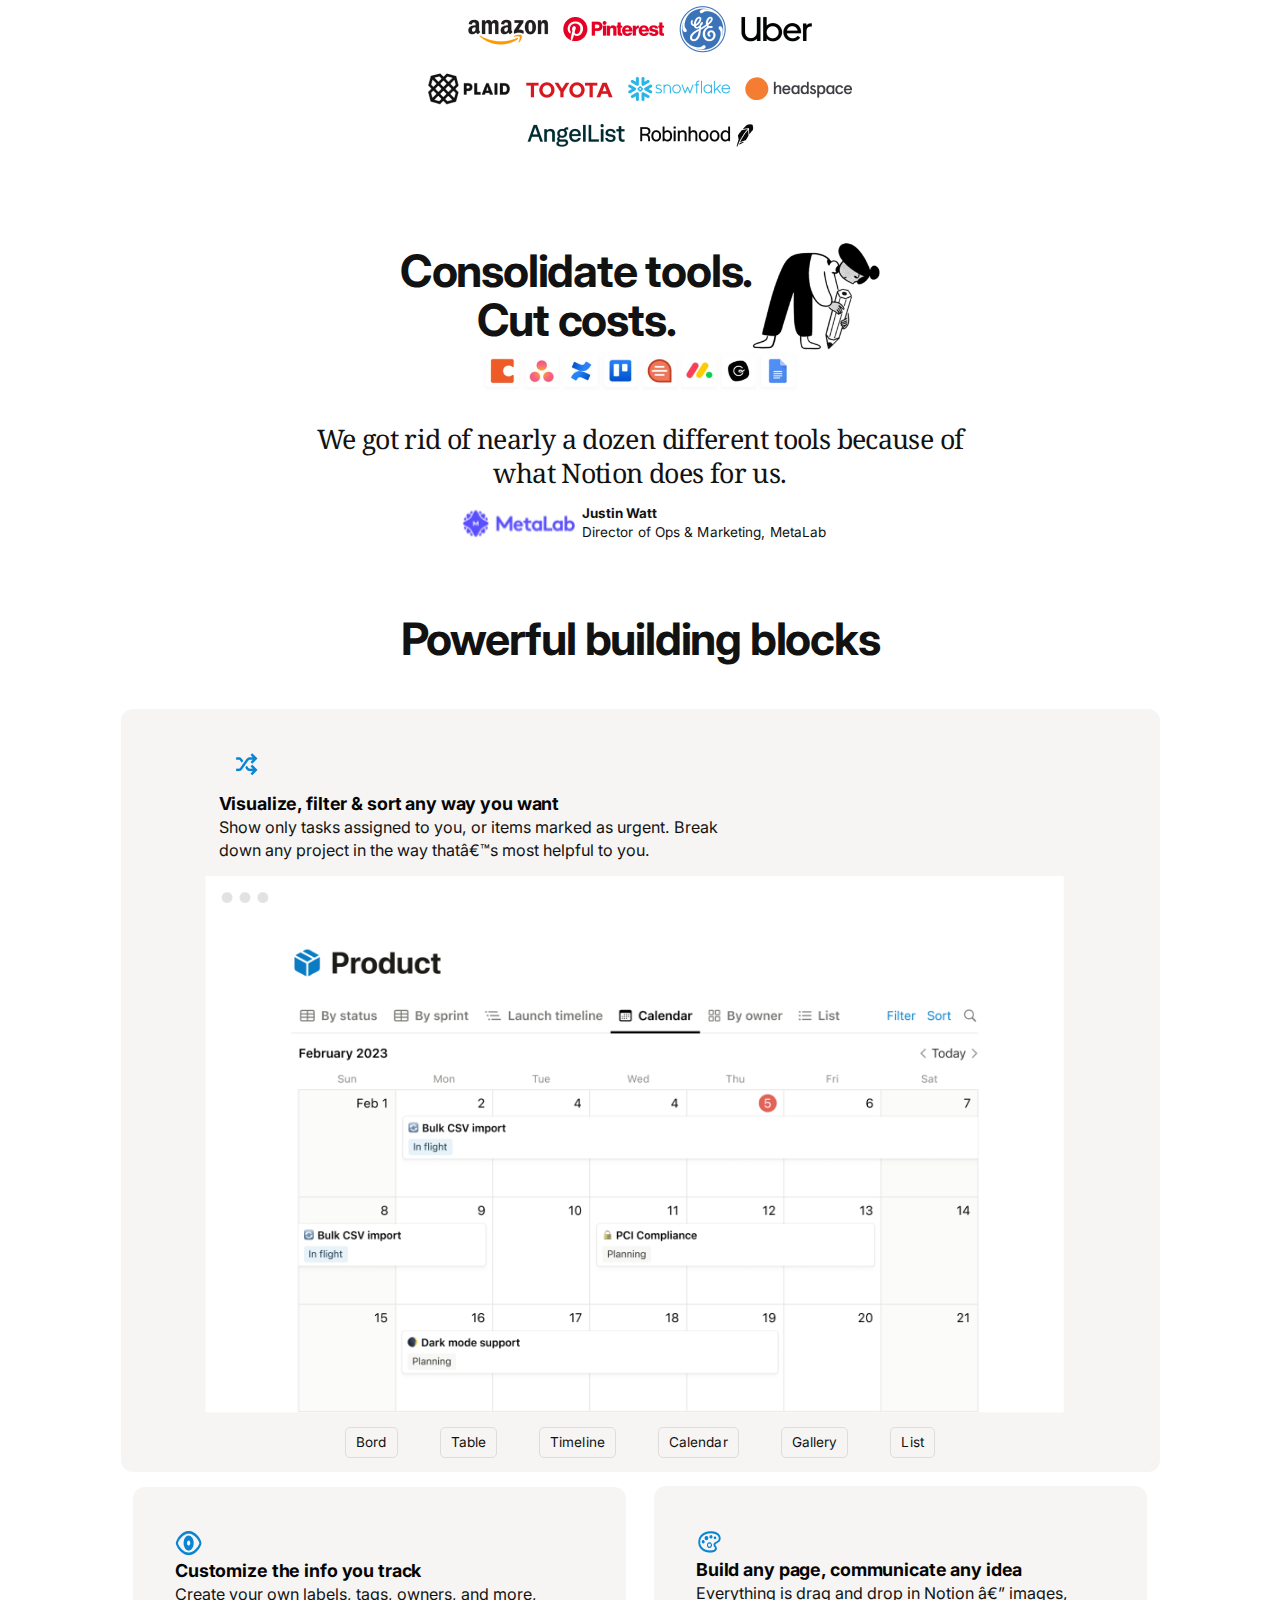
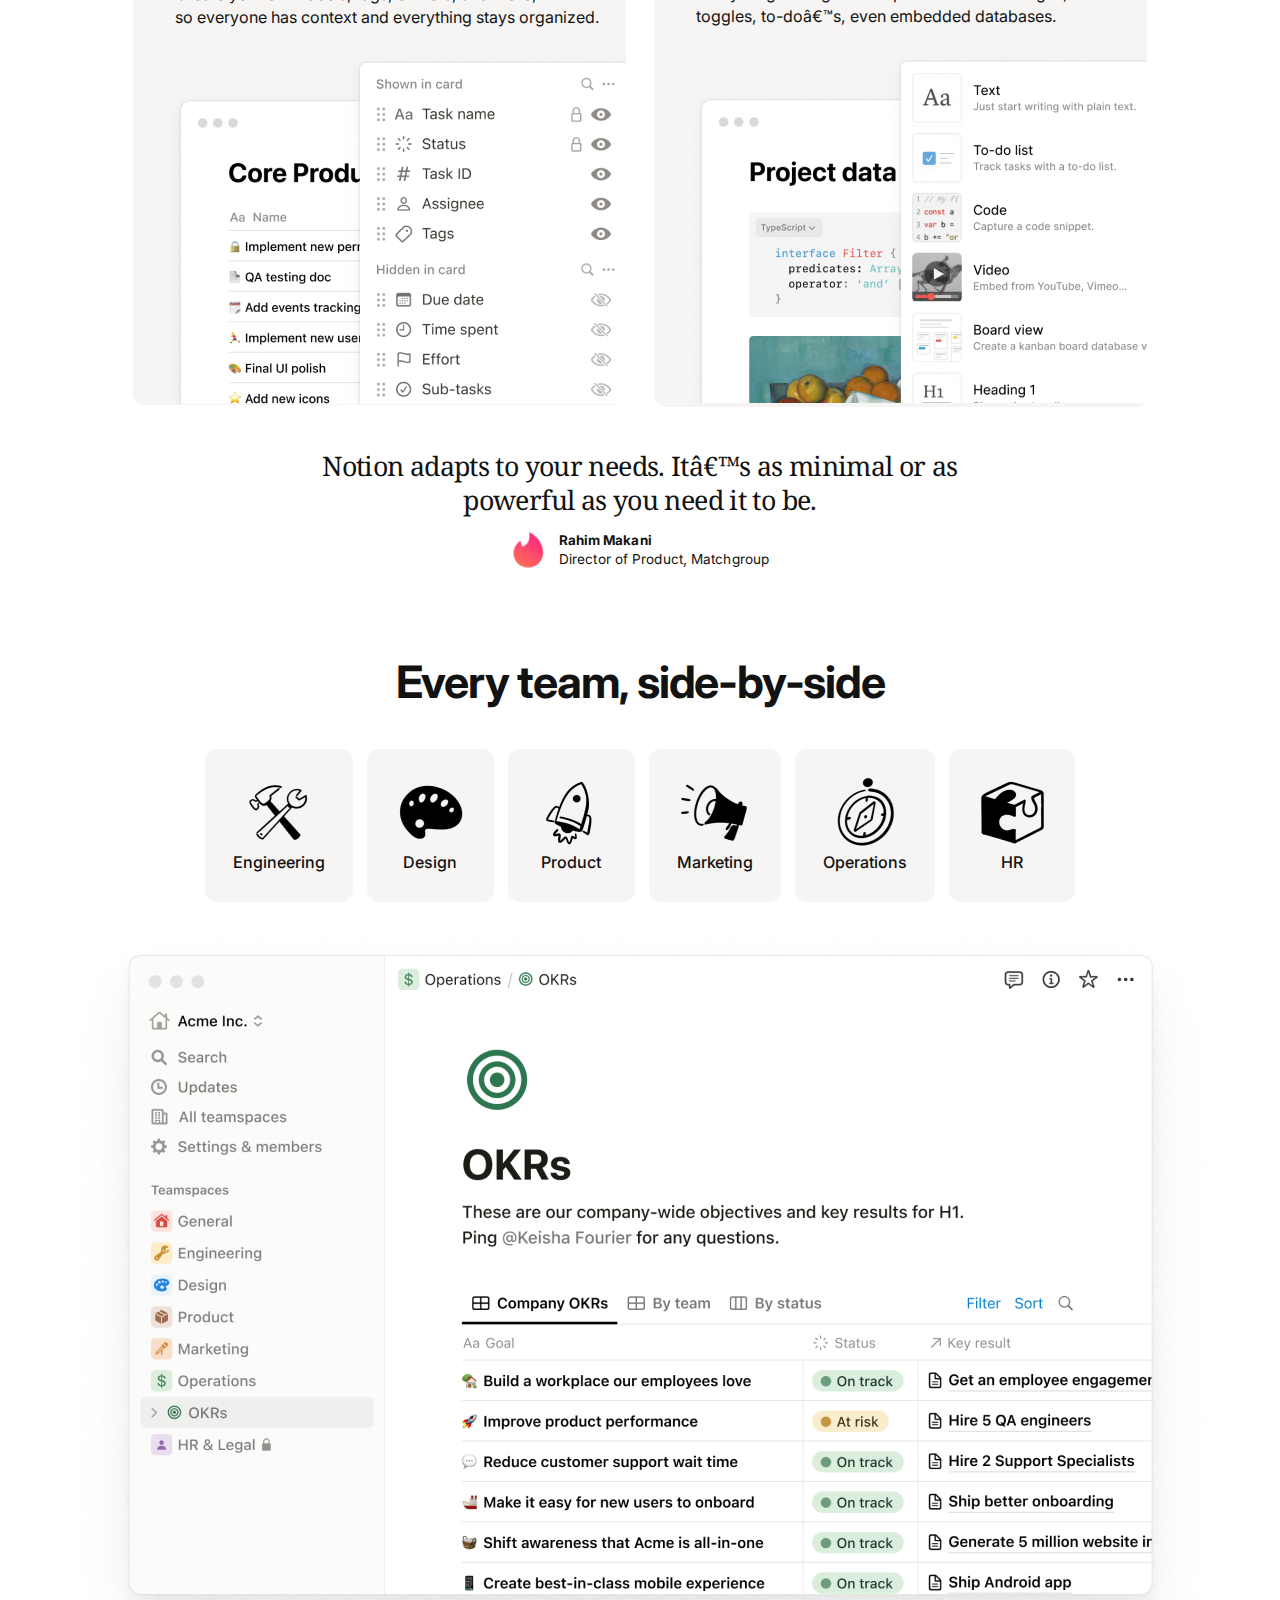
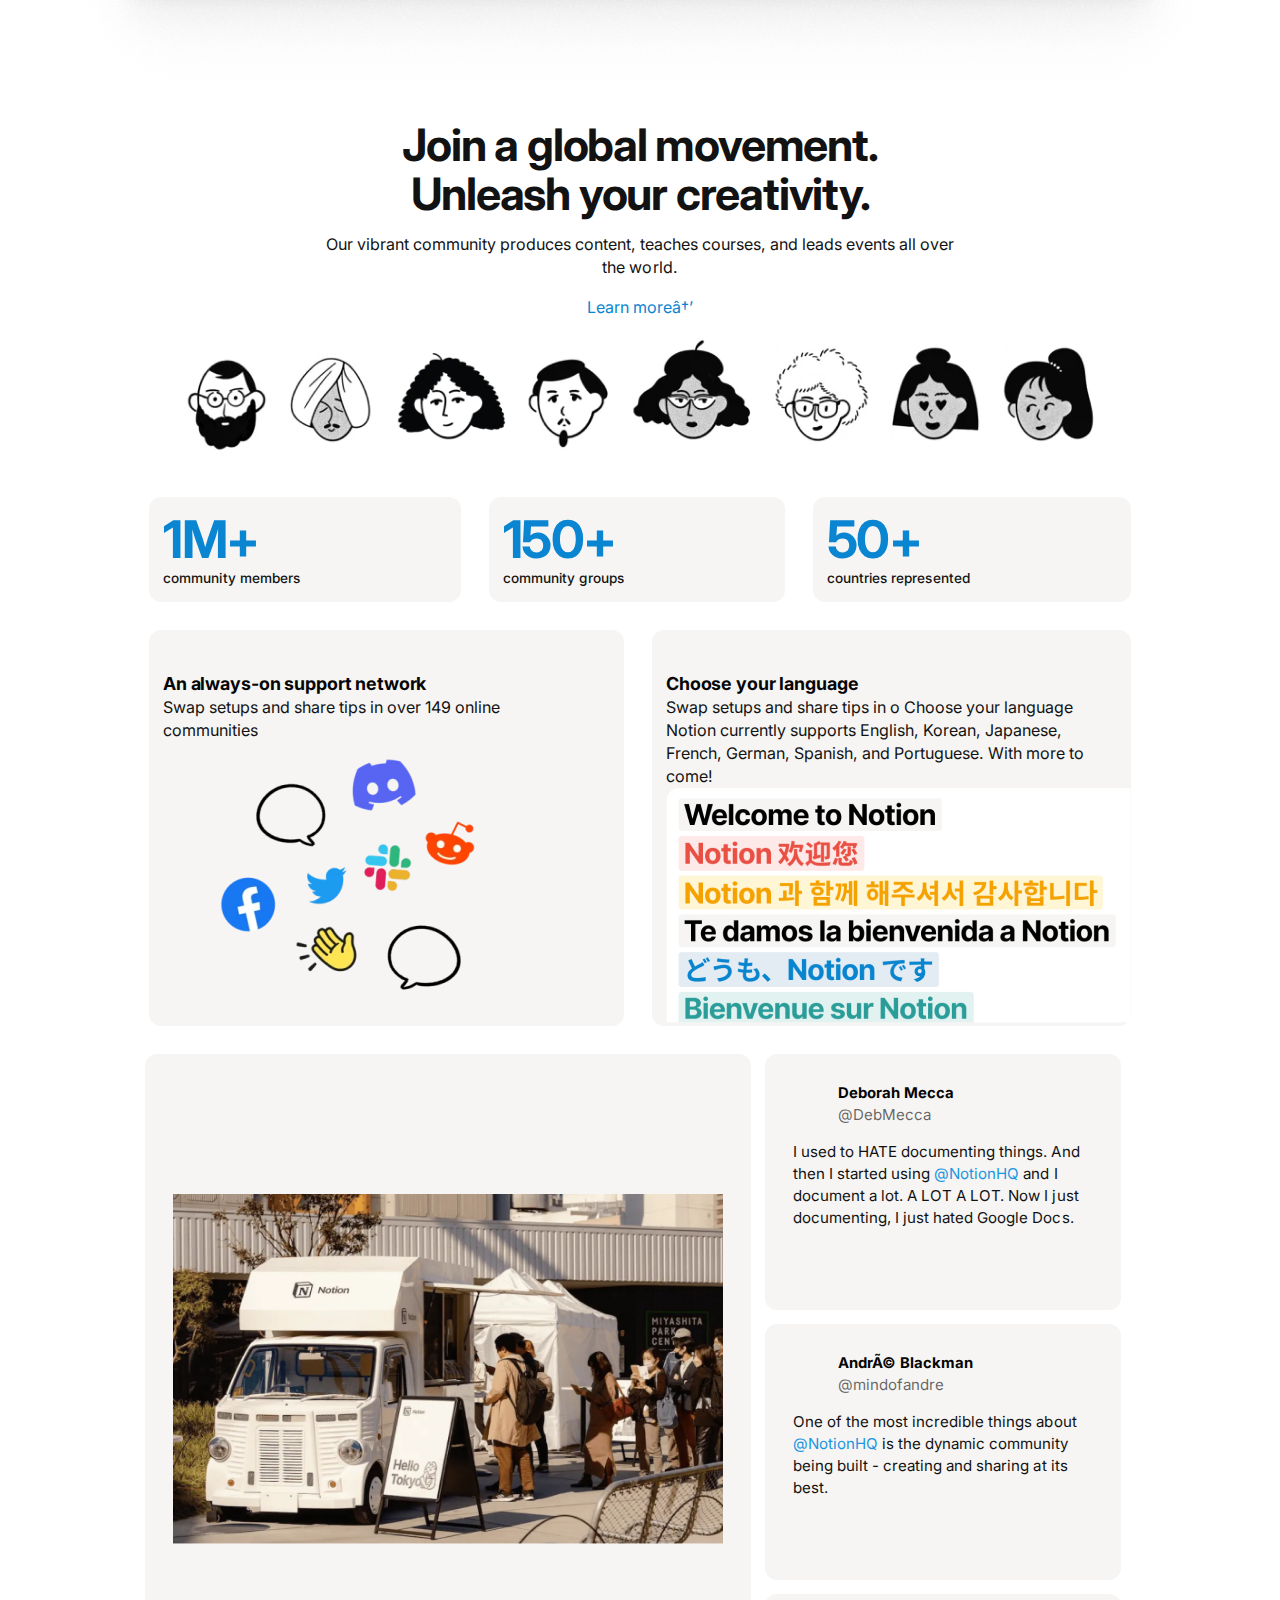
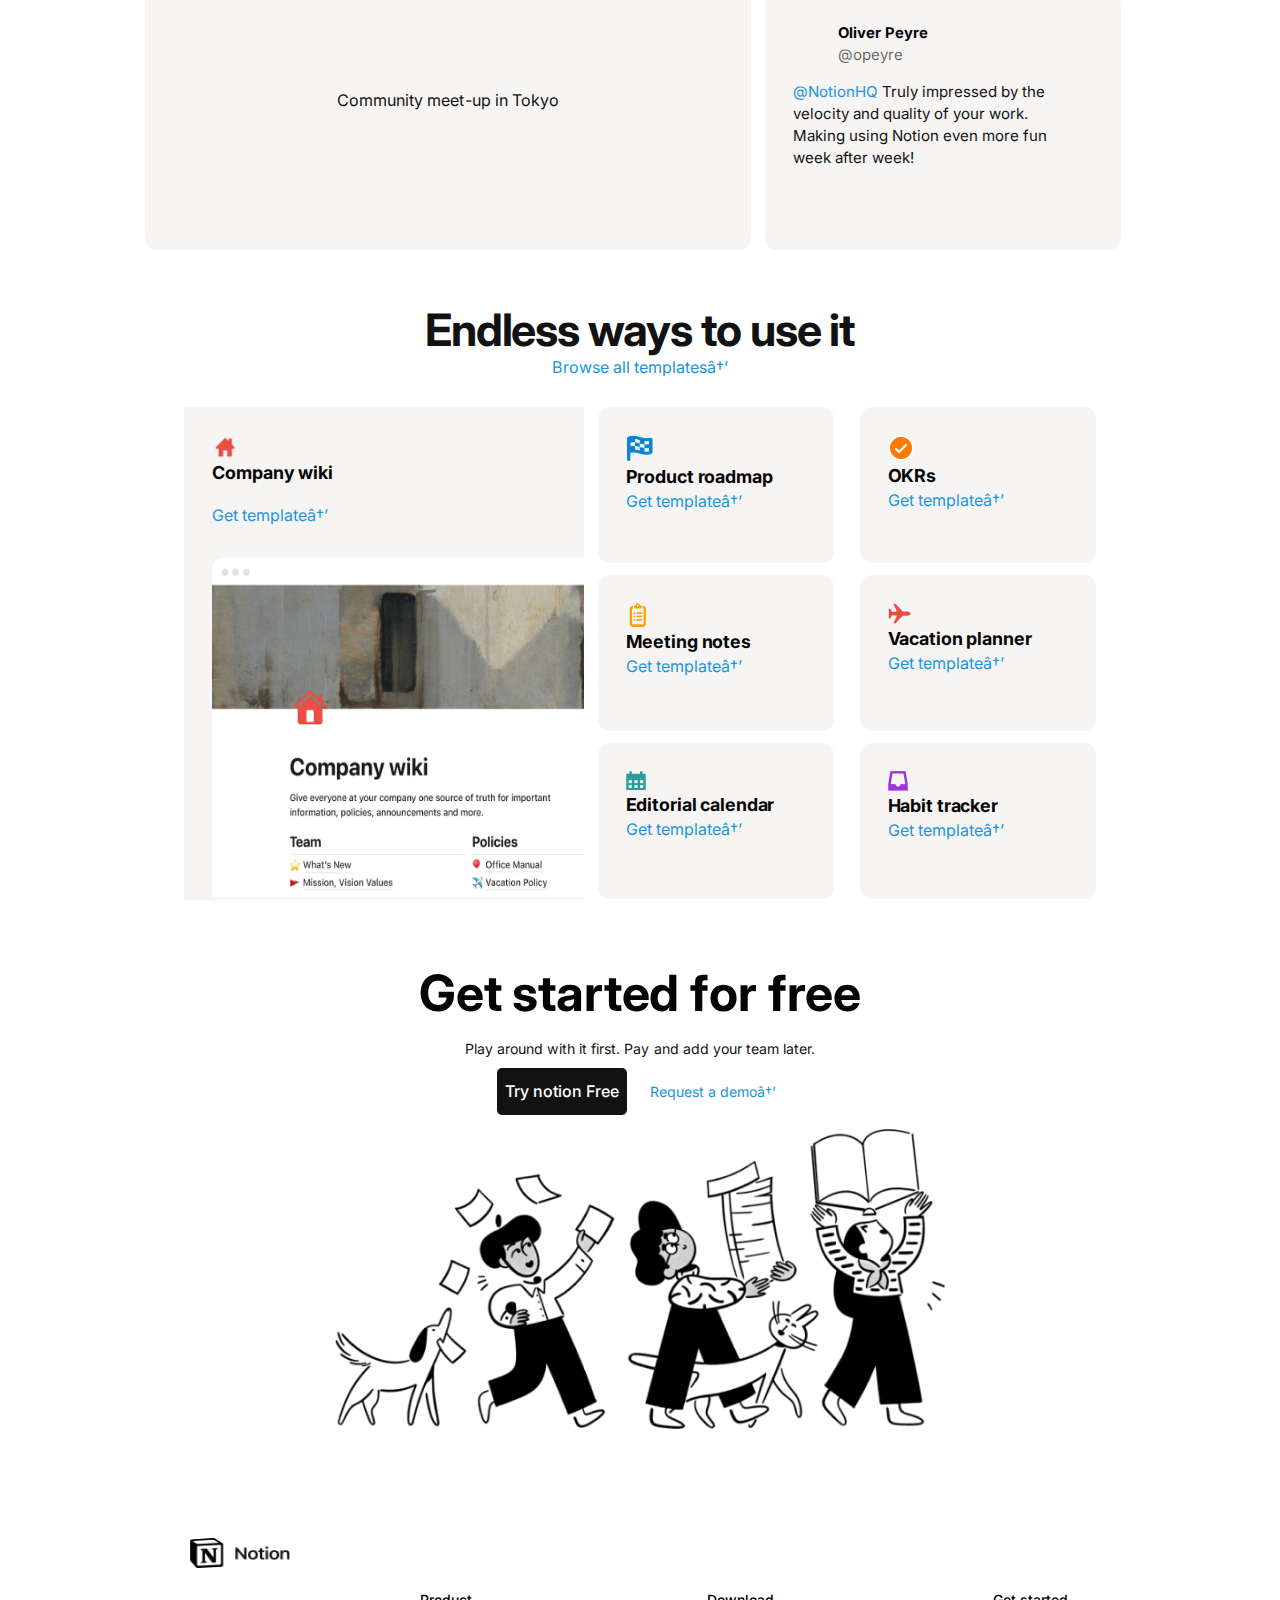
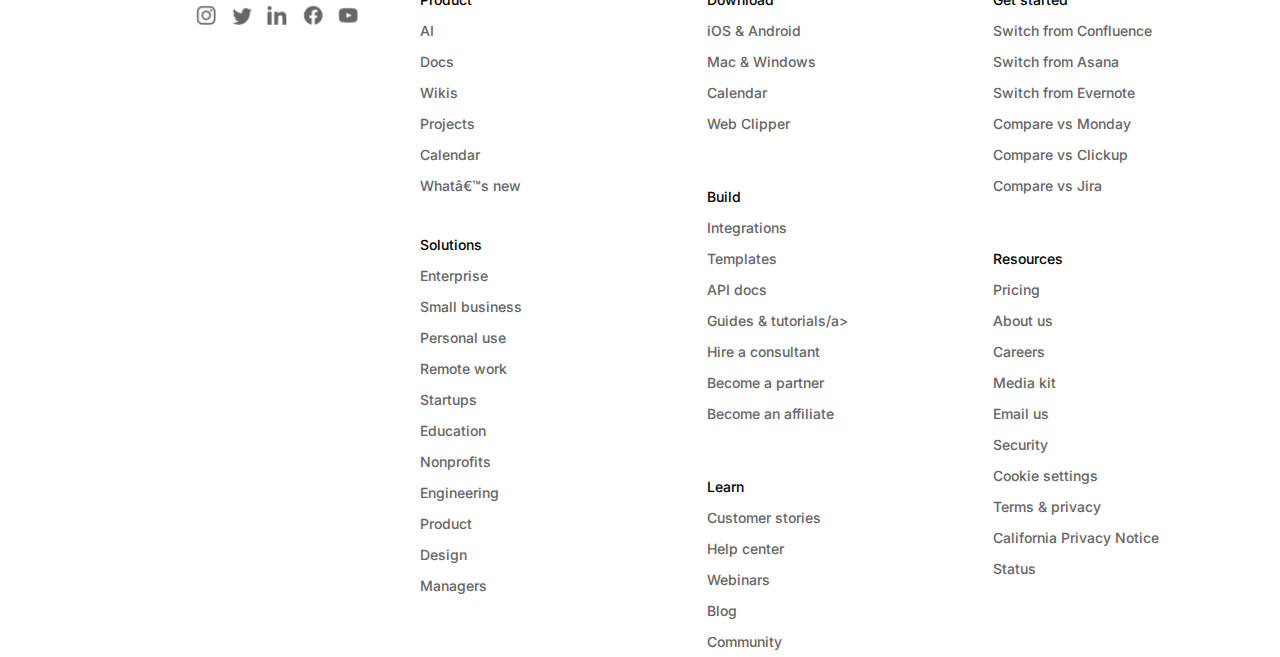
==== commit ac4527bb: "Update index.html" ====
--- a/index.html
+++ b/index.html
@@ -108,7 +108,8 @@
                 <div class="headerSelocoesDireita">
                     <p><a href="#" style="text-decoration: none; color: black;">log in </a></p>
                 </div>
-                <div class="headerSelocoesDireita getnotion"><a href="#" style="text-decoration: none; color: black; color: white;">Get notion free</a></div>
+                <div class="headerSelocoesDireita getnotion"><a href="#"
+                        style="text-decoration: none; color: black; color: white;">Get notion free</a></div>
             </div>
         </div>
     </header>
@@ -483,7 +484,8 @@
                 <h2 class="tituloSecao">Endless ways to use it</h2>
             </div>
             <div>
-                <p class="pragrafosecao">Browse all templates→</p>
+                <p class="pragrafosecao"><a href="#" style="text-decoration: none; color: #1B95E0;">Browse all
+                        templates→</a></p>
             </div>
 
         </section>
@@ -876,14 +878,8 @@
 
                 </ul>
             </div>
-
-            <div class="container_rodape">
-
-            </div>
-
-            <div class="container_rodape">
-            </div>
-   </footer>
+    </footer>
+
 </body>
 
 </html>
